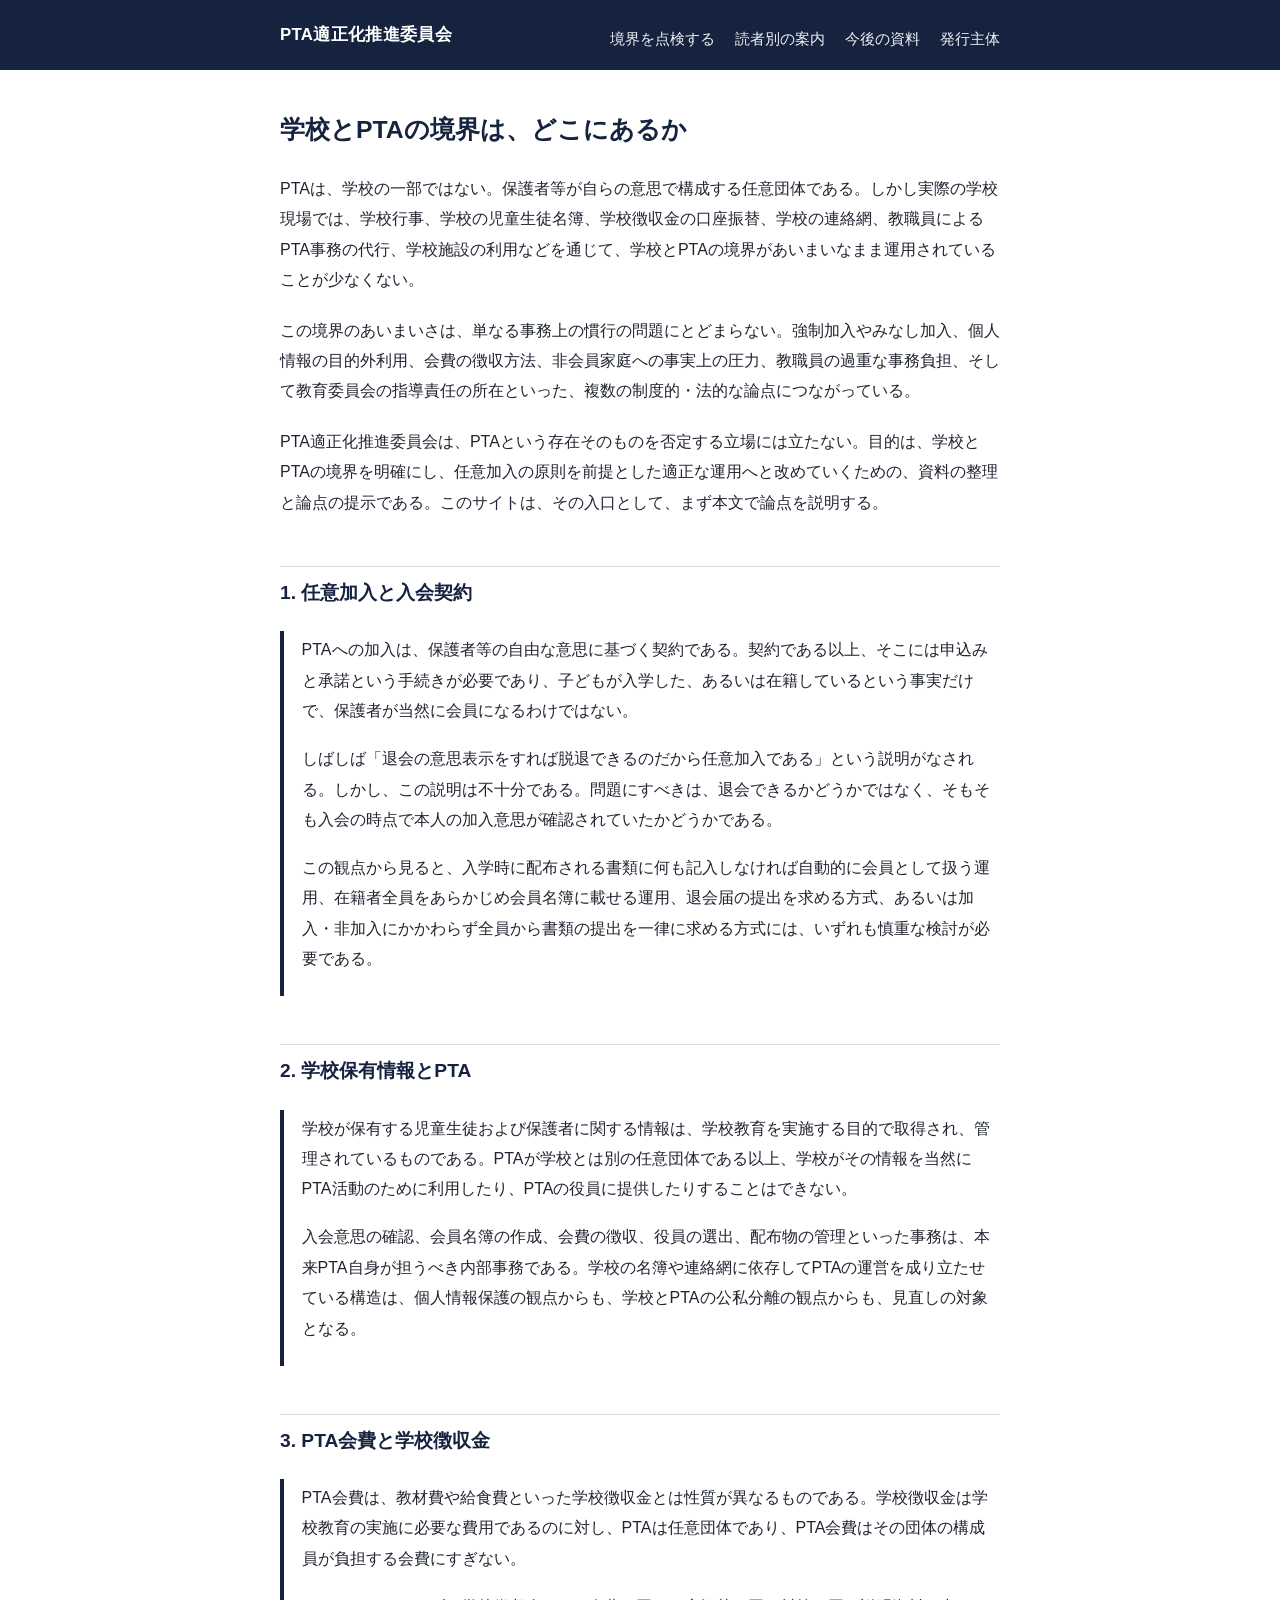
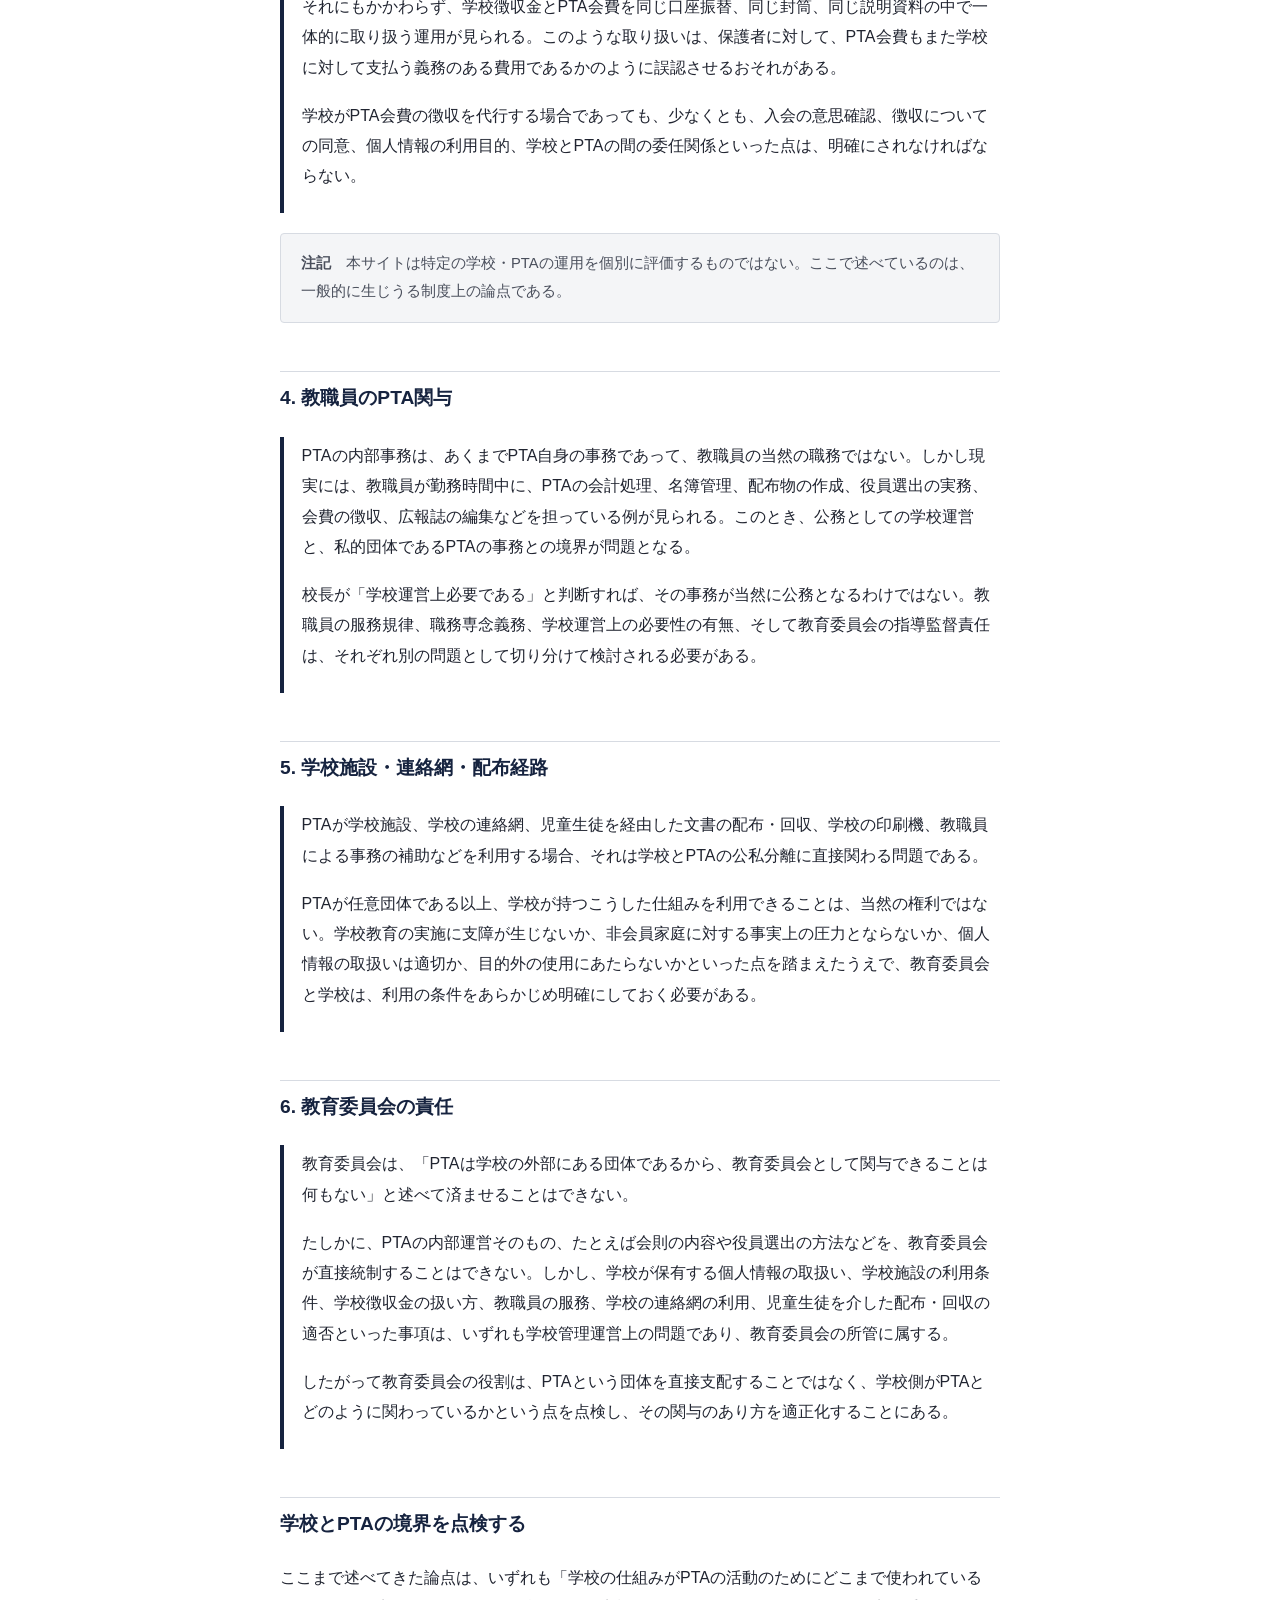
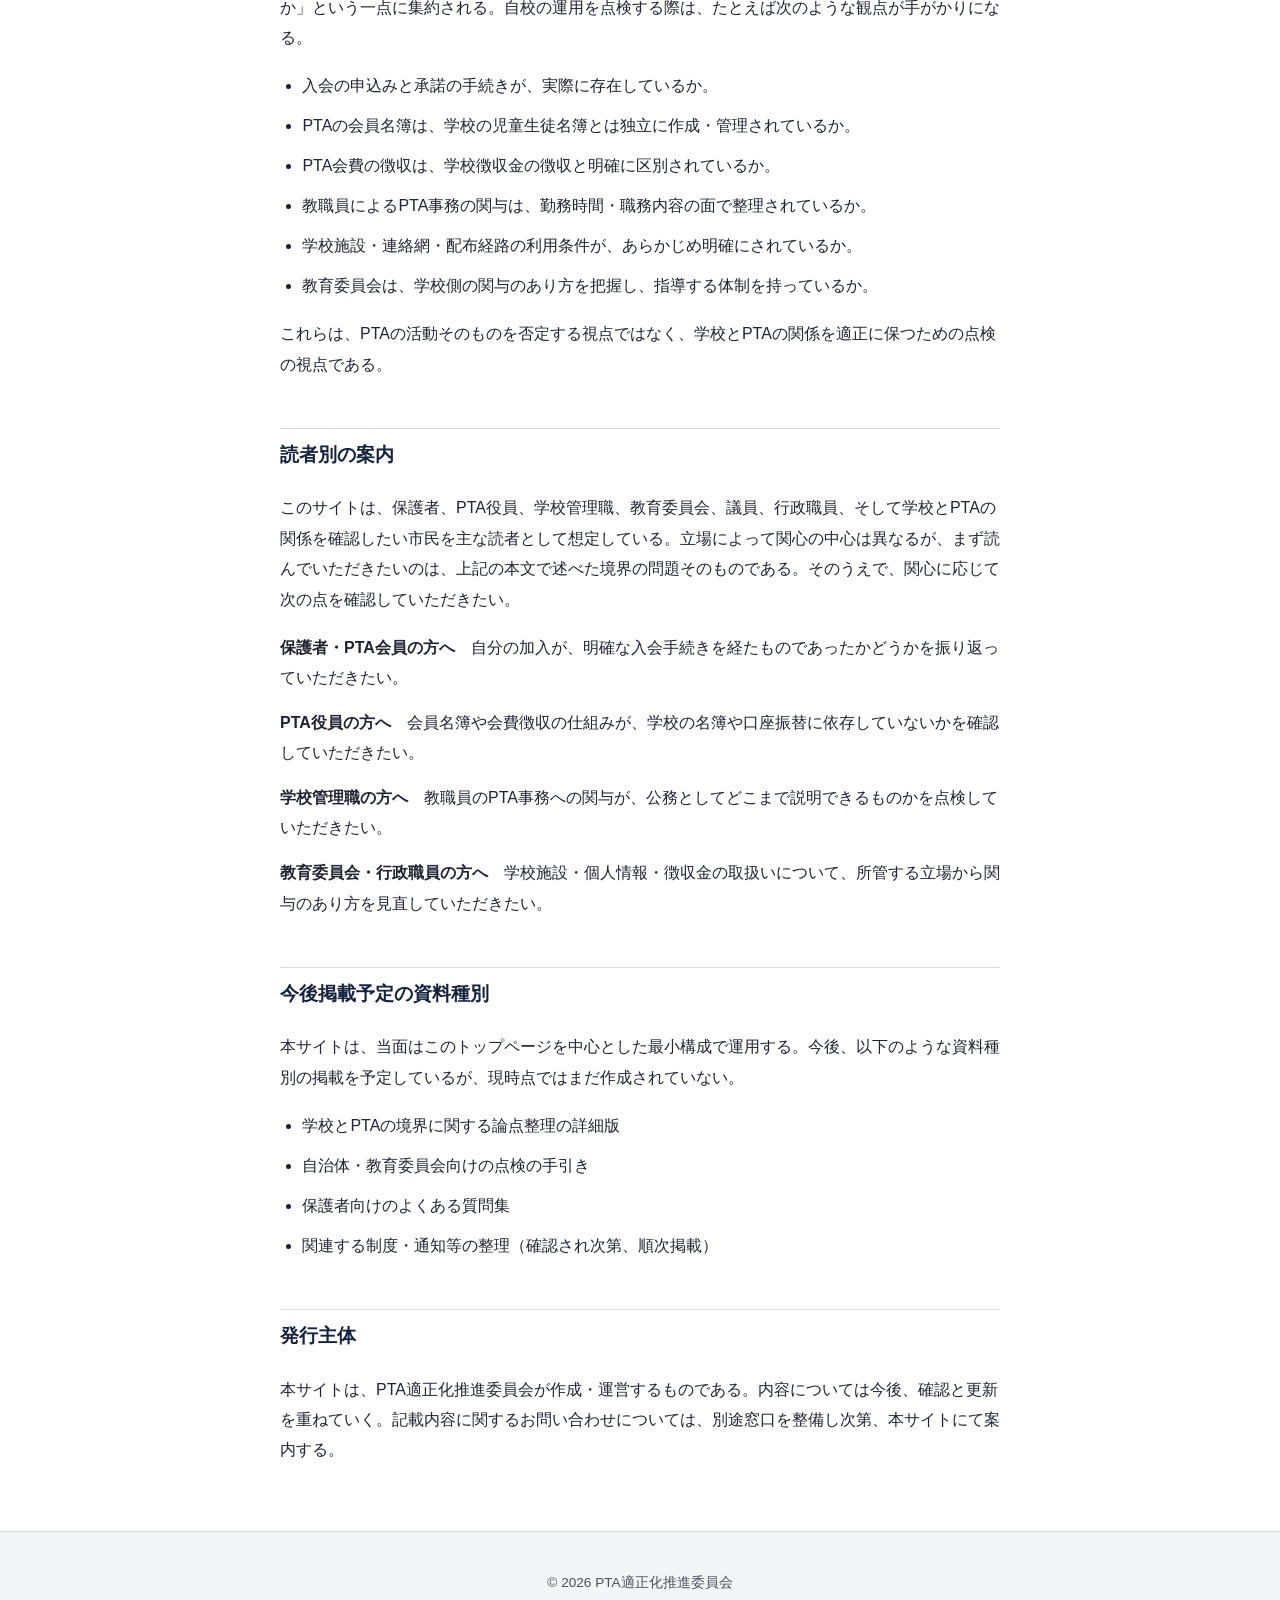
==== index.html @ a1409189 "Add files via upload" ====
<!DOCTYPE html>
<html lang="ja">
<head>
<meta charset="UTF-8">
<meta name="viewport" content="width=device-width, initial-scale=1.0">
<title>PTA適正化推進委員会 ― 学校とPTAの境界を考える</title>
<meta name="description" content="PTA適正化推進委員会は、任意加入の原則を前提に、学校とPTAの境界を明確にし、適正な運用を検討するための資料サイトです。">
<link rel="stylesheet" href="assets/css/style.css">
</head>
<body>

<header class="site-header">
  <div class="header-inner">
    <p class="site-name">PTA適正化推進委員会</p>
    <button class="nav-toggle" id="navToggle" aria-expanded="false" aria-controls="siteNav">メニュー</button>
    <nav class="site-nav" id="siteNav">
      <ul>
        <li><a href="#boundary">境界を点検する</a></li>
        <li><a href="#guide">読者別の案内</a></li>
        <li><a href="#materials">今後の資料</a></li>
        <li><a href="#publisher">発行主体</a></li>
      </ul>
    </nav>
  </div>
</header>

<main class="content">

  <section class="lead">
    <h1>学校とPTAの境界は、どこにあるか</h1>

    <p>PTAは、学校の一部ではない。保護者等が自らの意思で構成する任意団体である。しかし実際の学校現場では、学校行事、学校の児童生徒名簿、学校徴収金の口座振替、学校の連絡網、教職員によるPTA事務の代行、学校施設の利用などを通じて、学校とPTAの境界があいまいなまま運用されていることが少なくない。</p>

    <p>この境界のあいまいさは、単なる事務上の慣行の問題にとどまらない。強制加入やみなし加入、個人情報の目的外利用、会費の徴収方法、非会員家庭への事実上の圧力、教職員の過重な事務負担、そして教育委員会の指導責任の所在といった、複数の制度的・法的な論点につながっている。</p>

    <p>PTA適正化推進委員会は、PTAという存在そのものを否定する立場には立たない。目的は、学校とPTAの境界を明確にし、任意加入の原則を前提とした適正な運用へと改めていくための、資料の整理と論点の提示である。このサイトは、その入口として、まず本文で論点を説明する。</p>
  </section>

  <section class="section" id="voluntary">
    <h2>1. 任意加入と入会契約</h2>

    <div class="point-block">
      <p>PTAへの加入は、保護者等の自由な意思に基づく契約である。契約である以上、そこには申込みと承諾という手続きが必要であり、子どもが入学した、あるいは在籍しているという事実だけで、保護者が当然に会員になるわけではない。</p>

      <p>しばしば「退会の意思表示をすれば脱退できるのだから任意加入である」という説明がなされる。しかし、この説明は不十分である。問題にすべきは、退会できるかどうかではなく、そもそも入会の時点で本人の加入意思が確認されていたかどうかである。</p>

      <p>この観点から見ると、入学時に配布される書類に何も記入しなければ自動的に会員として扱う運用、在籍者全員をあらかじめ会員名簿に載せる運用、退会届の提出を求める方式、あるいは加入・非加入にかかわらず全員から書類の提出を一律に求める方式には、いずれも慎重な検討が必要である。</p>
    </div>
  </section>

  <section class="section" id="personal-data">
    <h2>2. 学校保有情報とPTA</h2>

    <div class="point-block">
      <p>学校が保有する児童生徒および保護者に関する情報は、学校教育を実施する目的で取得され、管理されているものである。PTAが学校とは別の任意団体である以上、学校がその情報を当然にPTA活動のために利用したり、PTAの役員に提供したりすることはできない。</p>

      <p>入会意思の確認、会員名簿の作成、会費の徴収、役員の選出、配布物の管理といった事務は、本来PTA自身が担うべき内部事務である。学校の名簿や連絡網に依存してPTAの運営を成り立たせている構造は、個人情報保護の観点からも、学校とPTAの公私分離の観点からも、見直しの対象となる。</p>
    </div>
  </section>

  <section class="section" id="fees">
    <h2>3. PTA会費と学校徴収金</h2>

    <div class="point-block">
      <p>PTA会費は、教材費や給食費といった学校徴収金とは性質が異なるものである。学校徴収金は学校教育の実施に必要な費用であるのに対し、PTAは任意団体であり、PTA会費はその団体の構成員が負担する会費にすぎない。</p>

      <p>それにもかかわらず、学校徴収金とPTA会費を同じ口座振替、同じ封筒、同じ説明資料の中で一体的に取り扱う運用が見られる。このような取り扱いは、保護者に対して、PTA会費もまた学校に対して支払う義務のある費用であるかのように誤認させるおそれがある。</p>

      <p>学校がPTA会費の徴収を代行する場合であっても、少なくとも、入会の意思確認、徴収についての同意、個人情報の利用目的、学校とPTAの間の委任関係といった点は、明確にされなければならない。</p>
    </div>

    <div class="note-block">
      <p><strong>注記</strong>　本サイトは特定の学校・PTAの運用を個別に評価するものではない。ここで述べているのは、一般的に生じうる制度上の論点である。</p>
    </div>
  </section>

  <section class="section" id="staff">
    <h2>4. 教職員のPTA関与</h2>

    <div class="point-block">
      <p>PTAの内部事務は、あくまでPTA自身の事務であって、教職員の当然の職務ではない。しかし現実には、教職員が勤務時間中に、PTAの会計処理、名簿管理、配布物の作成、役員選出の実務、会費の徴収、広報誌の編集などを担っている例が見られる。このとき、公務としての学校運営と、私的団体であるPTAの事務との境界が問題となる。</p>

      <p>校長が「学校運営上必要である」と判断すれば、その事務が当然に公務となるわけではない。教職員の服務規律、職務専念義務、学校運営上の必要性の有無、そして教育委員会の指導監督責任は、それぞれ別の問題として切り分けて検討される必要がある。</p>
    </div>
  </section>

  <section class="section" id="facilities">
    <h2>5. 学校施設・連絡網・配布経路</h2>

    <div class="point-block">
      <p>PTAが学校施設、学校の連絡網、児童生徒を経由した文書の配布・回収、学校の印刷機、教職員による事務の補助などを利用する場合、それは学校とPTAの公私分離に直接関わる問題である。</p>

      <p>PTAが任意団体である以上、学校が持つこうした仕組みを利用できることは、当然の権利ではない。学校教育の実施に支障が生じないか、非会員家庭に対する事実上の圧力とならないか、個人情報の取扱いは適切か、目的外の使用にあたらないかといった点を踏まえたうえで、教育委員会と学校は、利用の条件をあらかじめ明確にしておく必要がある。</p>
    </div>
  </section>

  <section class="section" id="board">
    <h2>6. 教育委員会の責任</h2>

    <div class="point-block">
      <p>教育委員会は、「PTAは学校の外部にある団体であるから、教育委員会として関与できることは何もない」と述べて済ませることはできない。</p>

      <p>たしかに、PTAの内部運営そのもの、たとえば会則の内容や役員選出の方法などを、教育委員会が直接統制することはできない。しかし、学校が保有する個人情報の取扱い、学校施設の利用条件、学校徴収金の扱い方、教職員の服務、学校の連絡網の利用、児童生徒を介した配布・回収の適否といった事項は、いずれも学校管理運営上の問題であり、教育委員会の所管に属する。</p>

      <p>したがって教育委員会の役割は、PTAという団体を直接支配することではなく、学校側がPTAとどのように関わっているかという点を点検し、その関与のあり方を適正化することにある。</p>
    </div>
  </section>

  <section class="section boundary-section" id="boundary">
    <h2>学校とPTAの境界を点検する</h2>

    <p>ここまで述べてきた論点は、いずれも「学校の仕組みがPTAの活動のためにどこまで使われているか」という一点に集約される。自校の運用を点検する際は、たとえば次のような観点が手がかりになる。</p>

    <ul class="check-list">
      <li>入会の申込みと承諾の手続きが、実際に存在しているか。</li>
      <li>PTAの会員名簿は、学校の児童生徒名簿とは独立に作成・管理されているか。</li>
      <li>PTA会費の徴収は、学校徴収金の徴収と明確に区別されているか。</li>
      <li>教職員によるPTA事務の関与は、勤務時間・職務内容の面で整理されているか。</li>
      <li>学校施設・連絡網・配布経路の利用条件が、あらかじめ明確にされているか。</li>
      <li>教育委員会は、学校側の関与のあり方を把握し、指導する体制を持っているか。</li>
    </ul>

    <p>これらは、PTAの活動そのものを否定する視点ではなく、学校とPTAの関係を適正に保つための点検の視点である。</p>
  </section>

  <section class="section guide-section" id="guide">
    <h2>読者別の案内</h2>

    <p>このサイトは、保護者、PTA役員、学校管理職、教育委員会、議員、行政職員、そして学校とPTAの関係を確認したい市民を主な読者として想定している。立場によって関心の中心は異なるが、まず読んでいただきたいのは、上記の本文で述べた境界の問題そのものである。そのうえで、関心に応じて次の点を確認していただきたい。</p>

    <div class="guide-list">
      <p><strong>保護者・PTA会員の方へ</strong>　自分の加入が、明確な入会手続きを経たものであったかどうかを振り返っていただきたい。</p>
      <p><strong>PTA役員の方へ</strong>　会員名簿や会費徴収の仕組みが、学校の名簿や口座振替に依存していないかを確認していただきたい。</p>
      <p><strong>学校管理職の方へ</strong>　教職員のPTA事務への関与が、公務としてどこまで説明できるものかを点検していただきたい。</p>
      <p><strong>教育委員会・行政職員の方へ</strong>　学校施設・個人情報・徴収金の取扱いについて、所管する立場から関与のあり方を見直していただきたい。</p>
    </div>
  </section>

  <section class="section materials-section" id="materials">
    <h2>今後掲載予定の資料種別</h2>

    <p>本サイトは、当面はこのトップページを中心とした最小構成で運用する。今後、以下のような資料種別の掲載を予定しているが、現時点ではまだ作成されていない。</p>

    <ul class="check-list">
      <li>学校とPTAの境界に関する論点整理の詳細版</li>
      <li>自治体・教育委員会向けの点検の手引き</li>
      <li>保護者向けのよくある質問集</li>
      <li>関連する制度・通知等の整理（確認され次第、順次掲載）</li>
    </ul>
  </section>

  <section class="section publisher-section" id="publisher">
    <h2>発行主体</h2>
    <p>本サイトは、PTA適正化推進委員会が作成・運営するものである。内容については今後、確認と更新を重ねていく。記載内容に関するお問い合わせについては、別途窓口を整備し次第、本サイトにて案内する。</p>
  </section>

</main>

<footer class="site-footer">
  <p>&copy; <span id="year"></span> PTA適正化推進委員会</p>
</footer>

<script src="assets/js/main.js"></script>
</body>
</html>
---- assets/css/style.css ----
/* PTA適正化推進委員会 ホームページ
   本文中心の資料サイトとしての最小スタイル */

:root {
  --color-navy: #16233f;
  --color-navy-light: #2c3d63;
  --color-bg: #ffffff;
  --color-bg-soft: #f4f5f7;
  --color-border: #d7dbe2;
  --color-text: #202430;
  --color-text-soft: #4a4f5c;
  --max-width: 760px;
}

* {
  box-sizing: border-box;
}

html {
  -webkit-text-size-adjust: 100%;
}

body {
  margin: 0;
  padding: 0;
  background: var(--color-bg);
  color: var(--color-text);
  font-family: "Hiragino Sans", "Yu Gothic", "Noto Sans JP", "Meiryo", sans-serif;
  line-height: 1.9;
  font-size: 16px;
}

a {
  color: var(--color-navy);
}

a:hover {
  color: var(--color-navy-light);
}

img {
  max-width: 100%;
}

/* ヘッダー */

.site-header {
  background: var(--color-navy);
  color: #fff;
}

.header-inner {
  max-width: var(--max-width);
  margin: 0 auto;
  padding: 1rem 1.25rem;
  display: flex;
  align-items: center;
  justify-content: space-between;
  flex-wrap: wrap;
}

.site-name {
  margin: 0;
  font-size: 1.05rem;
  font-weight: 700;
  letter-spacing: 0.02em;
}

.nav-toggle {
  display: none;
  background: transparent;
  border: 1px solid rgba(255, 255, 255, 0.5);
  color: #fff;
  padding: 0.35rem 0.75rem;
  font-size: 0.9rem;
  border-radius: 4px;
  cursor: pointer;
}

.site-nav ul {
  list-style: none;
  display: flex;
  gap: 1.25rem;
  margin: 0.5rem 0 0;
  padding: 0;
  flex-wrap: wrap;
}

.site-nav a {
  color: #eef0f5;
  text-decoration: none;
  font-size: 0.92rem;
  border-bottom: 1px solid transparent;
}

.site-nav a:hover {
  border-bottom-color: #eef0f5;
}

/* 本文レイアウト */

.content {
  max-width: var(--max-width);
  margin: 0 auto;
  padding: 2.5rem 1.25rem 3rem;
}

.lead h1 {
  font-size: 1.55rem;
  line-height: 1.6;
  margin: 0 0 1.5rem;
  color: var(--color-navy);
}

.lead p {
  margin: 0 0 1.25rem;
}

.section {
  margin-top: 3rem;
  padding-top: 0.5rem;
  border-top: 1px solid var(--color-border);
}

.section h2 {
  font-size: 1.2rem;
  color: var(--color-navy);
  margin: 0 0 1.25rem;
}

.section p {
  margin: 0 0 1.1rem;
}

/* 左線つきの論点枠 */

.point-block {
  border-left: 4px solid var(--color-navy);
  padding: 0.25rem 0 0.25rem 1.1rem;
}

/* 注記枠 */

.note-block {
  background: var(--color-bg-soft);
  border: 1px solid var(--color-border);
  border-radius: 4px;
  padding: 1rem 1.25rem;
  margin-top: 1.25rem;
  font-size: 0.92rem;
  color: var(--color-text-soft);
}

.note-block p {
  margin: 0;
}

/* 点検リスト */

.check-list {
  margin: 0 0 1.1rem;
  padding-left: 1.4rem;
}

.check-list li {
  margin-bottom: 0.6rem;
}

/* 読者別の案内 */

.guide-list p {
  margin: 0 0 0.9rem;
}

/* フッター */

.site-footer {
  background: var(--color-bg-soft);
  border-top: 1px solid var(--color-border);
  padding: 1.5rem 1.25rem;
  text-align: center;
  color: var(--color-text-soft);
  font-size: 0.85rem;
}

/* スマホ対応 */

@media (max-width: 640px) {
  .content {
    padding: 2rem 1rem 2.5rem;
  }

  .nav-toggle {
    display: inline-block;
  }

  .site-nav {
    display: none;
    width: 100%;
  }

  .site-nav.is-open {
    display: block;
  }

  .site-nav ul {
    flex-direction: column;
    gap: 0.6rem;
  }

  .lead h1 {
    font-size: 1.35rem;
  }

  .section h2 {
    font-size: 1.1rem;
  }

  body {
    font-size: 15.5px;
  }
}
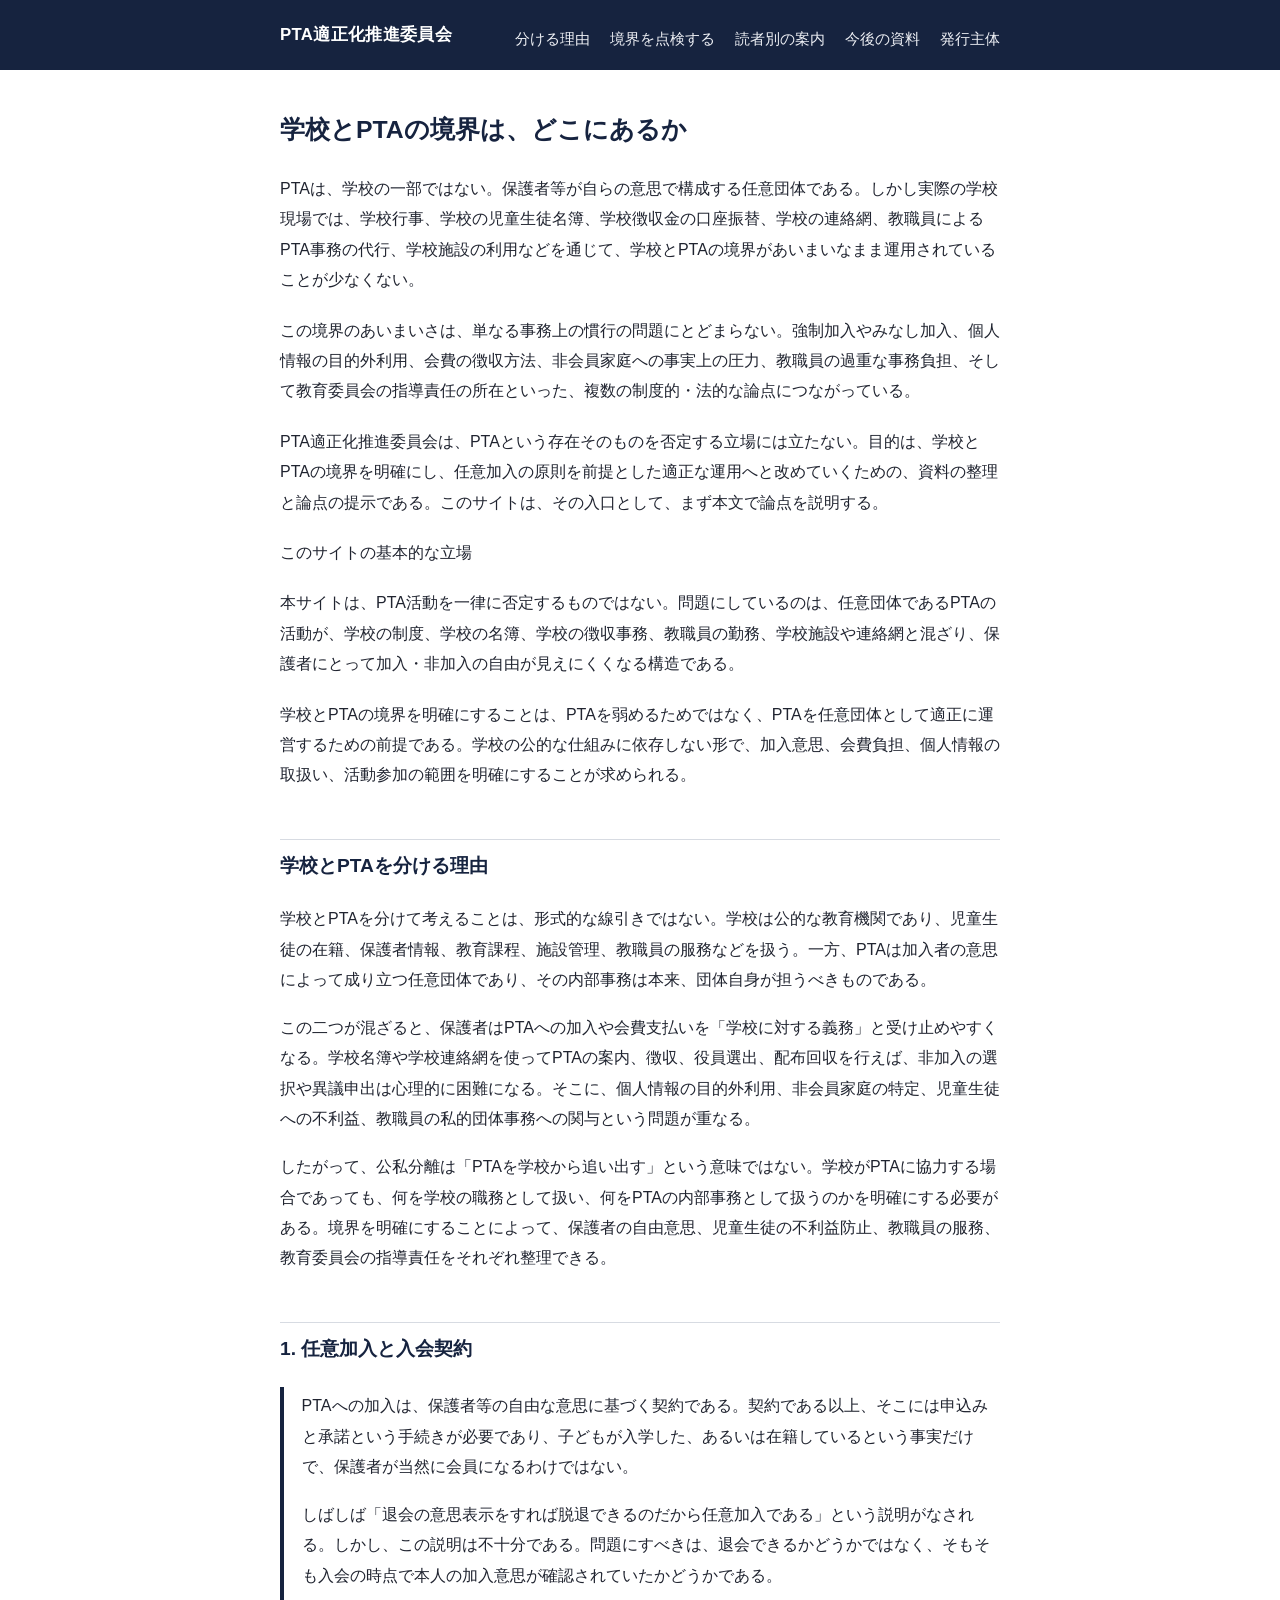
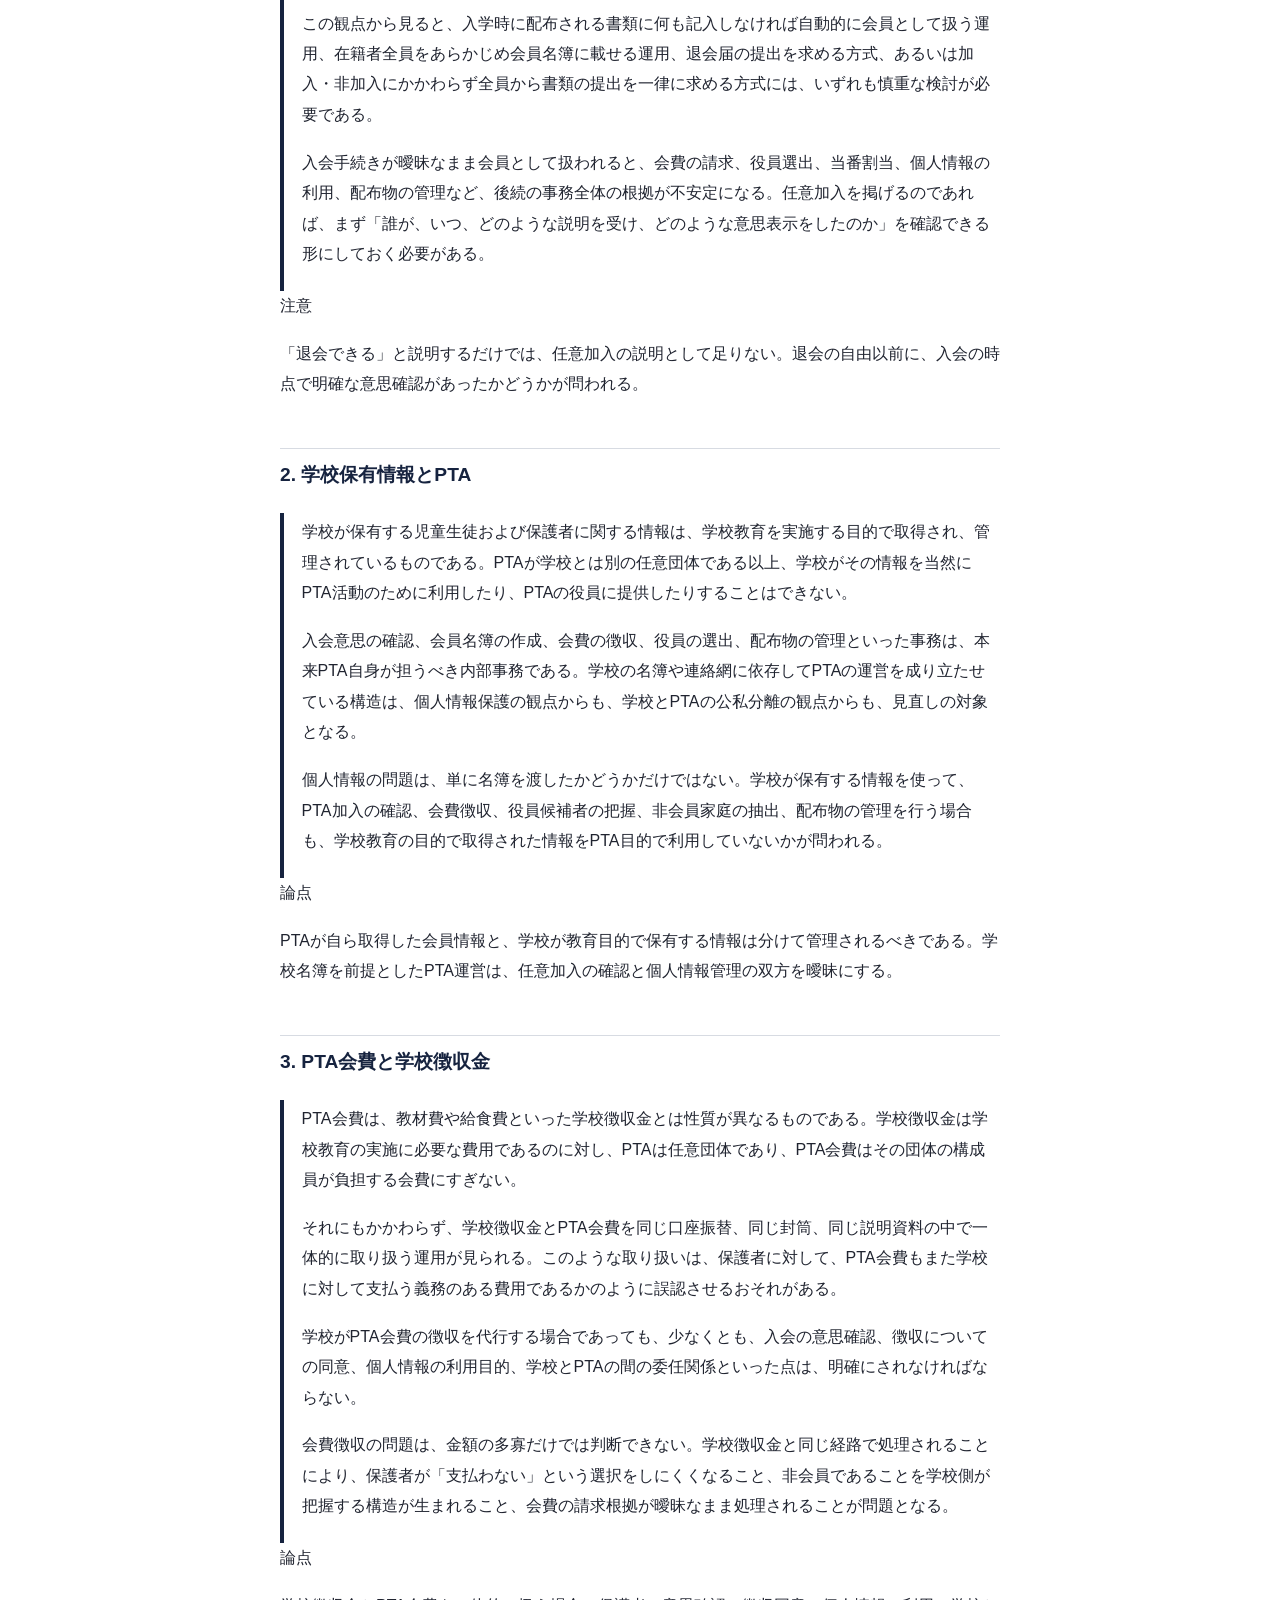
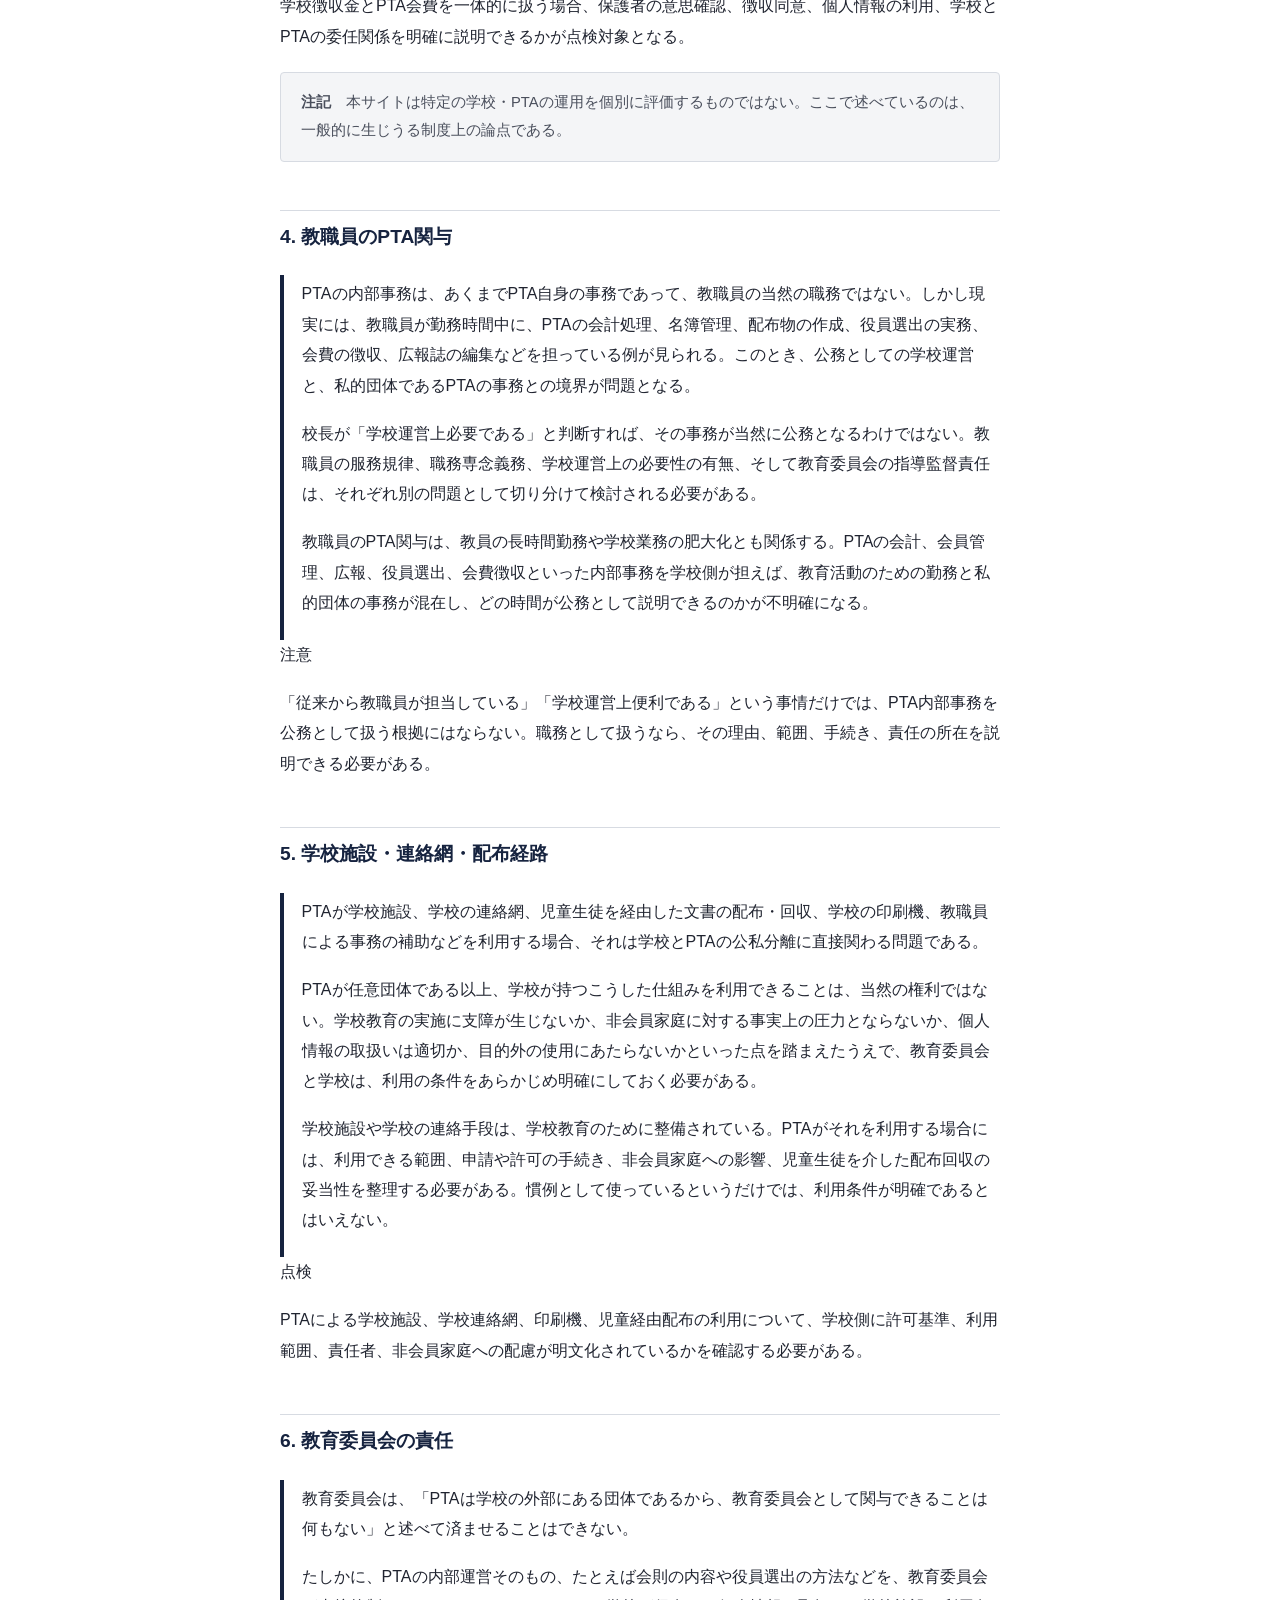
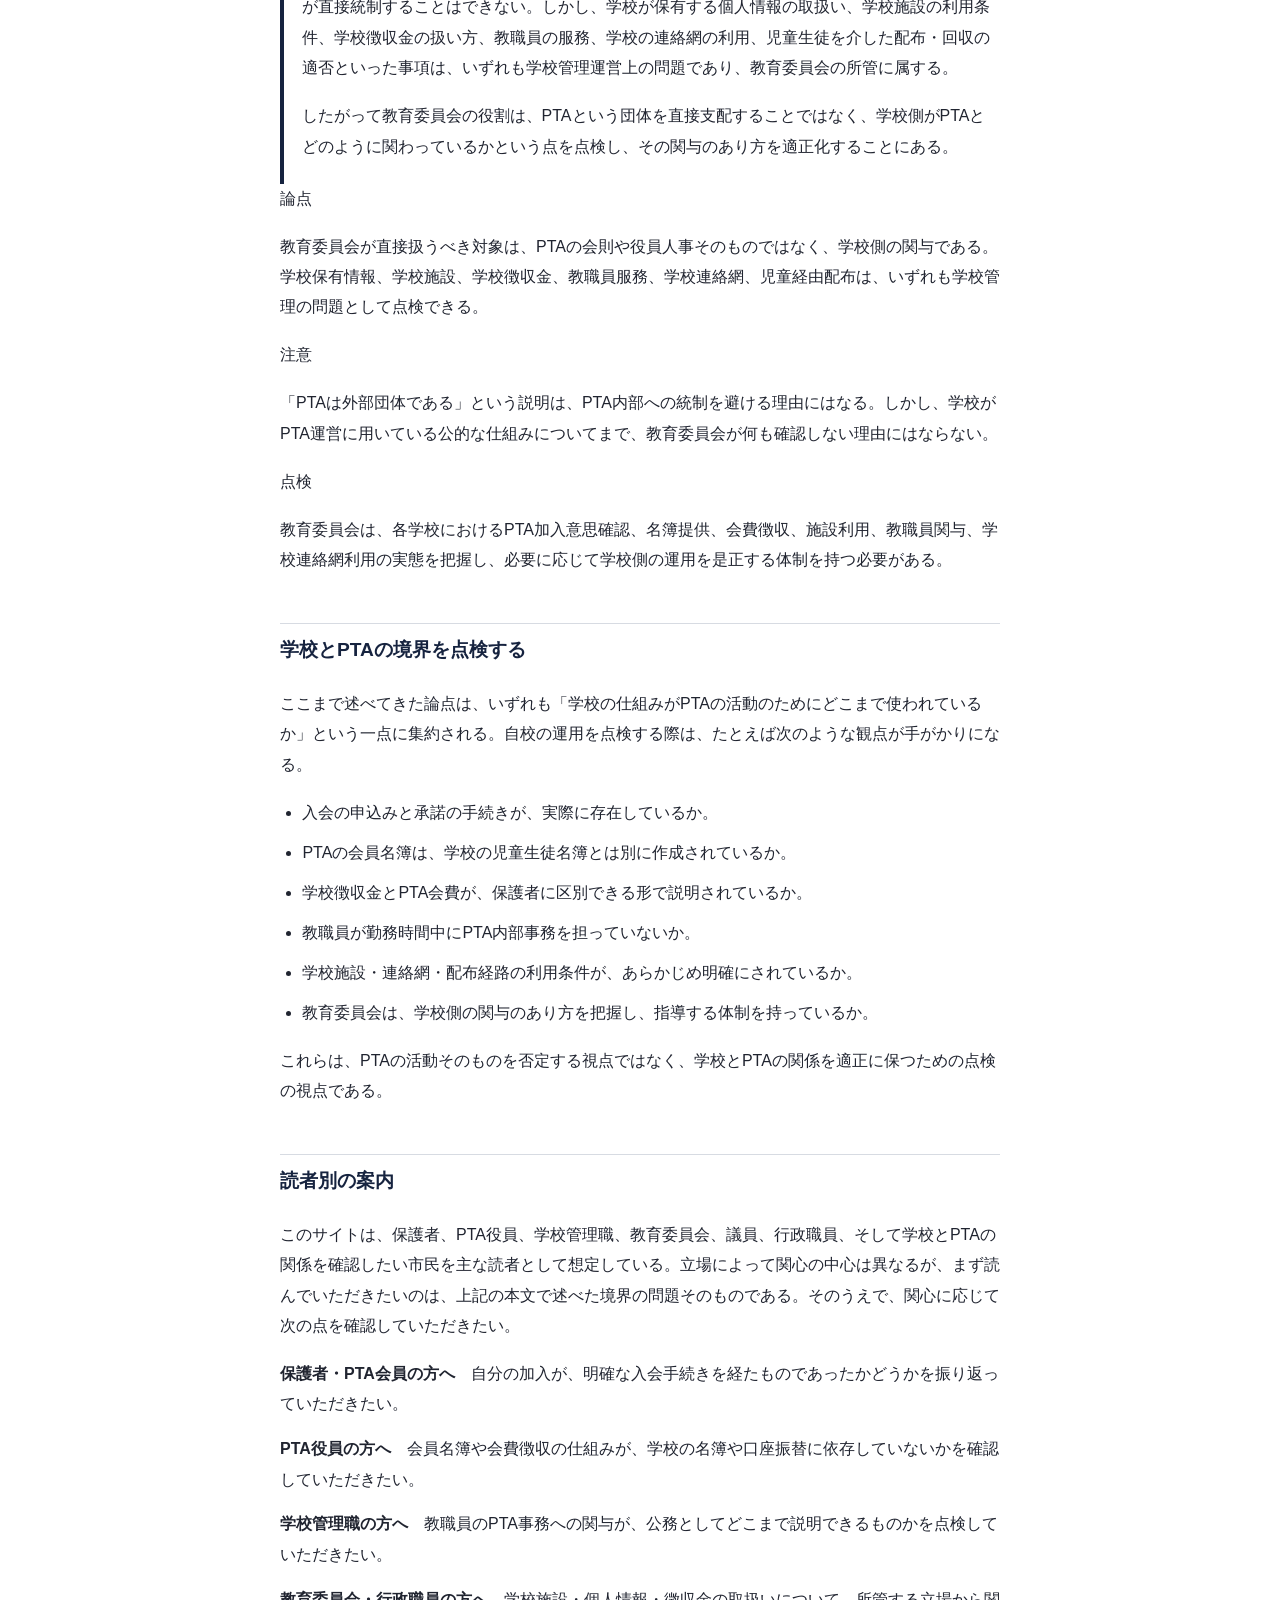
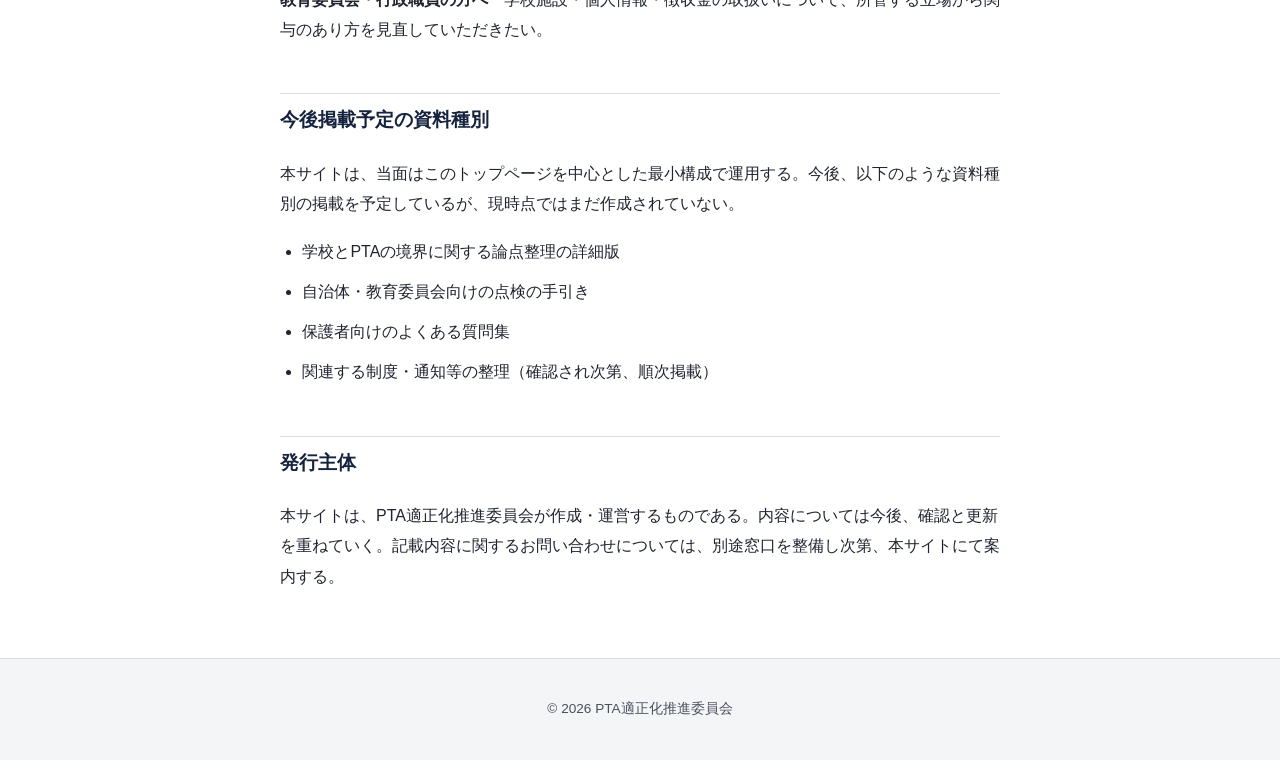
==== commit 2e99f2b6: "Strengthen top page as basic whitepaper" ====
--- a/index.html
+++ b/index.html
@@ -15,6 +15,7 @@
     <button class="nav-toggle" id="navToggle" aria-expanded="false" aria-controls="siteNav">メニュー</button>
     <nav class="site-nav" id="siteNav">
       <ul>
+        <li><a href="#why-separate">分ける理由</a></li>
         <li><a href="#boundary">境界を点検する</a></li>
         <li><a href="#guide">読者別の案内</a></li>
         <li><a href="#materials">今後の資料</a></li>
@@ -34,6 +35,22 @@
     <p>この境界のあいまいさは、単なる事務上の慣行の問題にとどまらない。強制加入やみなし加入、個人情報の目的外利用、会費の徴収方法、非会員家庭への事実上の圧力、教職員の過重な事務負担、そして教育委員会の指導責任の所在といった、複数の制度的・法的な論点につながっている。</p>
 
     <p>PTA適正化推進委員会は、PTAという存在そのものを否定する立場には立たない。目的は、学校とPTAの境界を明確にし、任意加入の原則を前提とした適正な運用へと改めていくための、資料の整理と論点の提示である。このサイトは、その入口として、まず本文で論点を説明する。</p>
+
+    <div class="stance-block" id="stance">
+      <p class="label">このサイトの基本的な立場</p>
+      <p>本サイトは、PTA活動を一律に否定するものではない。問題にしているのは、任意団体であるPTAの活動が、学校の制度、学校の名簿、学校の徴収事務、教職員の勤務、学校施設や連絡網と混ざり、保護者にとって加入・非加入の自由が見えにくくなる構造である。</p>
+      <p>学校とPTAの境界を明確にすることは、PTAを弱めるためではなく、PTAを任意団体として適正に運営するための前提である。学校の公的な仕組みに依存しない形で、加入意思、会費負担、個人情報の取扱い、活動参加の範囲を明確にすることが求められる。</p>
+    </div>
+  </section>
+
+  <section class="section" id="why-separate">
+    <h2>学校とPTAを分ける理由</h2>
+
+    <p>学校とPTAを分けて考えることは、形式的な線引きではない。学校は公的な教育機関であり、児童生徒の在籍、保護者情報、教育課程、施設管理、教職員の服務などを扱う。一方、PTAは加入者の意思によって成り立つ任意団体であり、その内部事務は本来、団体自身が担うべきものである。</p>
+
+    <p>この二つが混ざると、保護者はPTAへの加入や会費支払いを「学校に対する義務」と受け止めやすくなる。学校名簿や学校連絡網を使ってPTAの案内、徴収、役員選出、配布回収を行えば、非加入の選択や異議申出は心理的に困難になる。そこに、個人情報の目的外利用、非会員家庭の特定、児童生徒への不利益、教職員の私的団体事務への関与という問題が重なる。</p>
+
+    <p>したがって、公私分離は「PTAを学校から追い出す」という意味ではない。学校がPTAに協力する場合であっても、何を学校の職務として扱い、何をPTAの内部事務として扱うのかを明確にする必要がある。境界を明確にすることによって、保護者の自由意思、児童生徒の不利益防止、教職員の服務、教育委員会の指導責任をそれぞれ整理できる。</p>
   </section>
 
   <section class="section" id="voluntary">
@@ -45,6 +62,13 @@
       <p>しばしば「退会の意思表示をすれば脱退できるのだから任意加入である」という説明がなされる。しかし、この説明は不十分である。問題にすべきは、退会できるかどうかではなく、そもそも入会の時点で本人の加入意思が確認されていたかどうかである。</p>
 
       <p>この観点から見ると、入学時に配布される書類に何も記入しなければ自動的に会員として扱う運用、在籍者全員をあらかじめ会員名簿に載せる運用、退会届の提出を求める方式、あるいは加入・非加入にかかわらず全員から書類の提出を一律に求める方式には、いずれも慎重な検討が必要である。</p>
+
+      <p>入会手続きが曖昧なまま会員として扱われると、会費の請求、役員選出、当番割当、個人情報の利用、配布物の管理など、後続の事務全体の根拠が不安定になる。任意加入を掲げるのであれば、まず「誰が、いつ、どのような説明を受け、どのような意思表示をしたのか」を確認できる形にしておく必要がある。</p>
+    </div>
+
+    <div class="frame-block frame-caution">
+      <p class="frame-title">注意</p>
+      <p>「退会できる」と説明するだけでは、任意加入の説明として足りない。退会の自由以前に、入会の時点で明確な意思確認があったかどうかが問われる。</p>
     </div>
   </section>
 
@@ -55,6 +79,13 @@
       <p>学校が保有する児童生徒および保護者に関する情報は、学校教育を実施する目的で取得され、管理されているものである。PTAが学校とは別の任意団体である以上、学校がその情報を当然にPTA活動のために利用したり、PTAの役員に提供したりすることはできない。</p>
 
       <p>入会意思の確認、会員名簿の作成、会費の徴収、役員の選出、配布物の管理といった事務は、本来PTA自身が担うべき内部事務である。学校の名簿や連絡網に依存してPTAの運営を成り立たせている構造は、個人情報保護の観点からも、学校とPTAの公私分離の観点からも、見直しの対象となる。</p>
+
+      <p>個人情報の問題は、単に名簿を渡したかどうかだけではない。学校が保有する情報を使って、PTA加入の確認、会費徴収、役員候補者の把握、非会員家庭の抽出、配布物の管理を行う場合も、学校教育の目的で取得された情報をPTA目的で利用していないかが問われる。</p>
+    </div>
+
+    <div class="frame-block frame-issue">
+      <p class="frame-title">論点</p>
+      <p>PTAが自ら取得した会員情報と、学校が教育目的で保有する情報は分けて管理されるべきである。学校名簿を前提としたPTA運営は、任意加入の確認と個人情報管理の双方を曖昧にする。</p>
     </div>
   </section>
 
@@ -67,6 +98,13 @@
       <p>それにもかかわらず、学校徴収金とPTA会費を同じ口座振替、同じ封筒、同じ説明資料の中で一体的に取り扱う運用が見られる。このような取り扱いは、保護者に対して、PTA会費もまた学校に対して支払う義務のある費用であるかのように誤認させるおそれがある。</p>
 
       <p>学校がPTA会費の徴収を代行する場合であっても、少なくとも、入会の意思確認、徴収についての同意、個人情報の利用目的、学校とPTAの間の委任関係といった点は、明確にされなければならない。</p>
+
+      <p>会費徴収の問題は、金額の多寡だけでは判断できない。学校徴収金と同じ経路で処理されることにより、保護者が「支払わない」という選択をしにくくなること、非会員であることを学校側が把握する構造が生まれること、会費の請求根拠が曖昧なまま処理されることが問題となる。</p>
+    </div>
+
+    <div class="frame-block frame-issue">
+      <p class="frame-title">論点</p>
+      <p>学校徴収金とPTA会費を一体的に扱う場合、保護者の意思確認、徴収同意、個人情報の利用、学校とPTAの委任関係を明確に説明できるかが点検対象となる。</p>
     </div>
 
     <div class="note-block">
@@ -81,6 +119,13 @@
       <p>PTAの内部事務は、あくまでPTA自身の事務であって、教職員の当然の職務ではない。しかし現実には、教職員が勤務時間中に、PTAの会計処理、名簿管理、配布物の作成、役員選出の実務、会費の徴収、広報誌の編集などを担っている例が見られる。このとき、公務としての学校運営と、私的団体であるPTAの事務との境界が問題となる。</p>
 
       <p>校長が「学校運営上必要である」と判断すれば、その事務が当然に公務となるわけではない。教職員の服務規律、職務専念義務、学校運営上の必要性の有無、そして教育委員会の指導監督責任は、それぞれ別の問題として切り分けて検討される必要がある。</p>
+
+      <p>教職員のPTA関与は、教員の長時間勤務や学校業務の肥大化とも関係する。PTAの会計、会員管理、広報、役員選出、会費徴収といった内部事務を学校側が担えば、教育活動のための勤務と私的団体の事務が混在し、どの時間が公務として説明できるのかが不明確になる。</p>
+    </div>
+
+    <div class="frame-block frame-caution">
+      <p class="frame-title">注意</p>
+      <p>「従来から教職員が担当している」「学校運営上便利である」という事情だけでは、PTA内部事務を公務として扱う根拠にはならない。職務として扱うなら、その理由、範囲、手続き、責任の所在を説明できる必要がある。</p>
     </div>
   </section>
 
@@ -91,6 +136,13 @@
       <p>PTAが学校施設、学校の連絡網、児童生徒を経由した文書の配布・回収、学校の印刷機、教職員による事務の補助などを利用する場合、それは学校とPTAの公私分離に直接関わる問題である。</p>
 
       <p>PTAが任意団体である以上、学校が持つこうした仕組みを利用できることは、当然の権利ではない。学校教育の実施に支障が生じないか、非会員家庭に対する事実上の圧力とならないか、個人情報の取扱いは適切か、目的外の使用にあたらないかといった点を踏まえたうえで、教育委員会と学校は、利用の条件をあらかじめ明確にしておく必要がある。</p>
+
+      <p>学校施設や学校の連絡手段は、学校教育のために整備されている。PTAがそれを利用する場合には、利用できる範囲、申請や許可の手続き、非会員家庭への影響、児童生徒を介した配布回収の妥当性を整理する必要がある。慣例として使っているというだけでは、利用条件が明確であるとはいえない。</p>
+    </div>
+
+    <div class="frame-block frame-check">
+      <p class="frame-title">点検</p>
+      <p>PTAによる学校施設、学校連絡網、印刷機、児童経由配布の利用について、学校側に許可基準、利用範囲、責任者、非会員家庭への配慮が明文化されているかを確認する必要がある。</p>
     </div>
   </section>
 
@@ -104,6 +156,21 @@
 
       <p>したがって教育委員会の役割は、PTAという団体を直接支配することではなく、学校側がPTAとどのように関わっているかという点を点検し、その関与のあり方を適正化することにある。</p>
     </div>
+
+    <div class="frame-block frame-issue">
+      <p class="frame-title">論点</p>
+      <p>教育委員会が直接扱うべき対象は、PTAの会則や役員人事そのものではなく、学校側の関与である。学校保有情報、学校施設、学校徴収金、教職員服務、学校連絡網、児童経由配布は、いずれも学校管理の問題として点検できる。</p>
+    </div>
+
+    <div class="frame-block frame-caution">
+      <p class="frame-title">注意</p>
+      <p>「PTAは外部団体である」という説明は、PTA内部への統制を避ける理由にはなる。しかし、学校がPTA運営に用いている公的な仕組みについてまで、教育委員会が何も確認しない理由にはならない。</p>
+    </div>
+
+    <div class="frame-block frame-check">
+      <p class="frame-title">点検</p>
+      <p>教育委員会は、各学校におけるPTA加入意思確認、名簿提供、会費徴収、施設利用、教職員関与、学校連絡網利用の実態を把握し、必要に応じて学校側の運用を是正する体制を持つ必要がある。</p>
+    </div>
   </section>
 
   <section class="section boundary-section" id="boundary">
@@ -113,9 +180,9 @@
 
     <ul class="check-list">
       <li>入会の申込みと承諾の手続きが、実際に存在しているか。</li>
-      <li>PTAの会員名簿は、学校の児童生徒名簿とは独立に作成・管理されているか。</li>
-      <li>PTA会費の徴収は、学校徴収金の徴収と明確に区別されているか。</li>
-      <li>教職員によるPTA事務の関与は、勤務時間・職務内容の面で整理されているか。</li>
+      <li>PTAの会員名簿は、学校の児童生徒名簿とは別に作成されているか。</li>
+      <li>学校徴収金とPTA会費が、保護者に区別できる形で説明されているか。</li>
+      <li>教職員が勤務時間中にPTA内部事務を担っていないか。</li>
       <li>学校施設・連絡網・配布経路の利用条件が、あらかじめ明確にされているか。</li>
       <li>教育委員会は、学校側の関与のあり方を把握し、指導する体制を持っているか。</li>
     </ul>
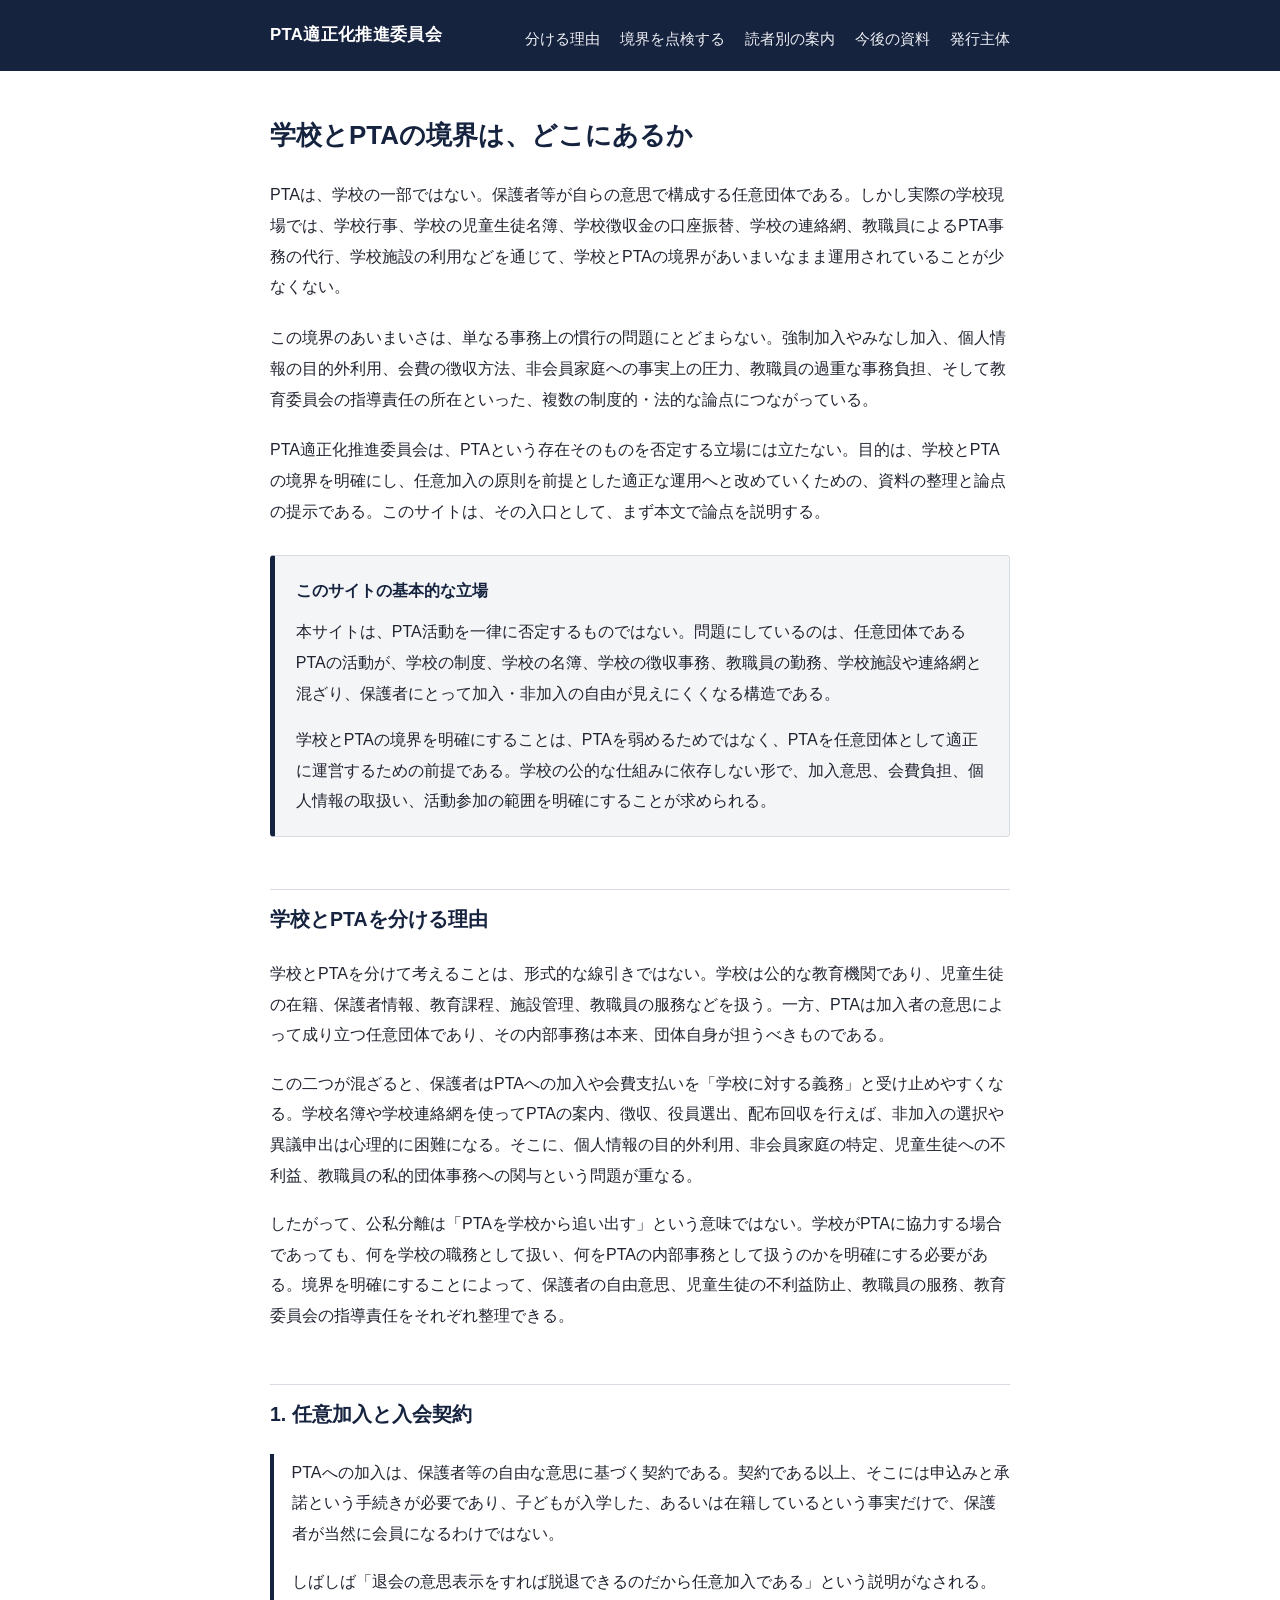
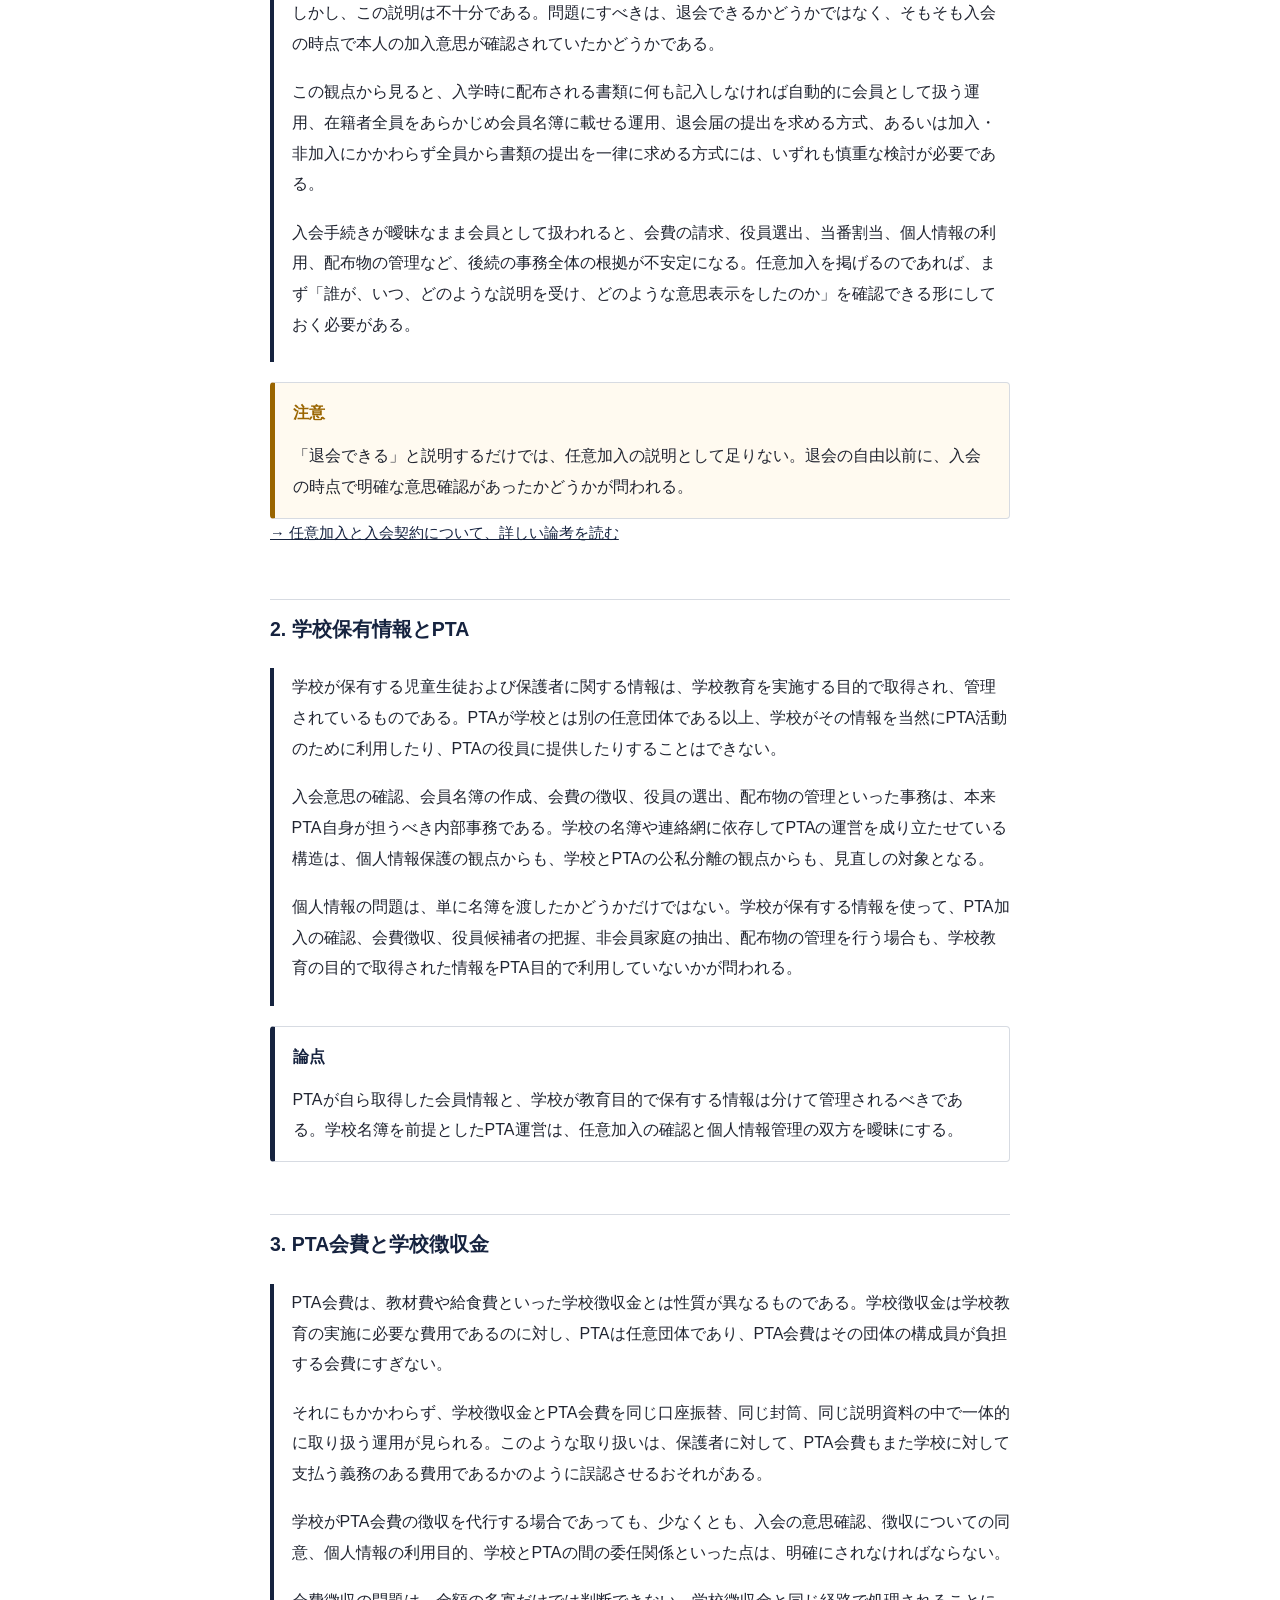
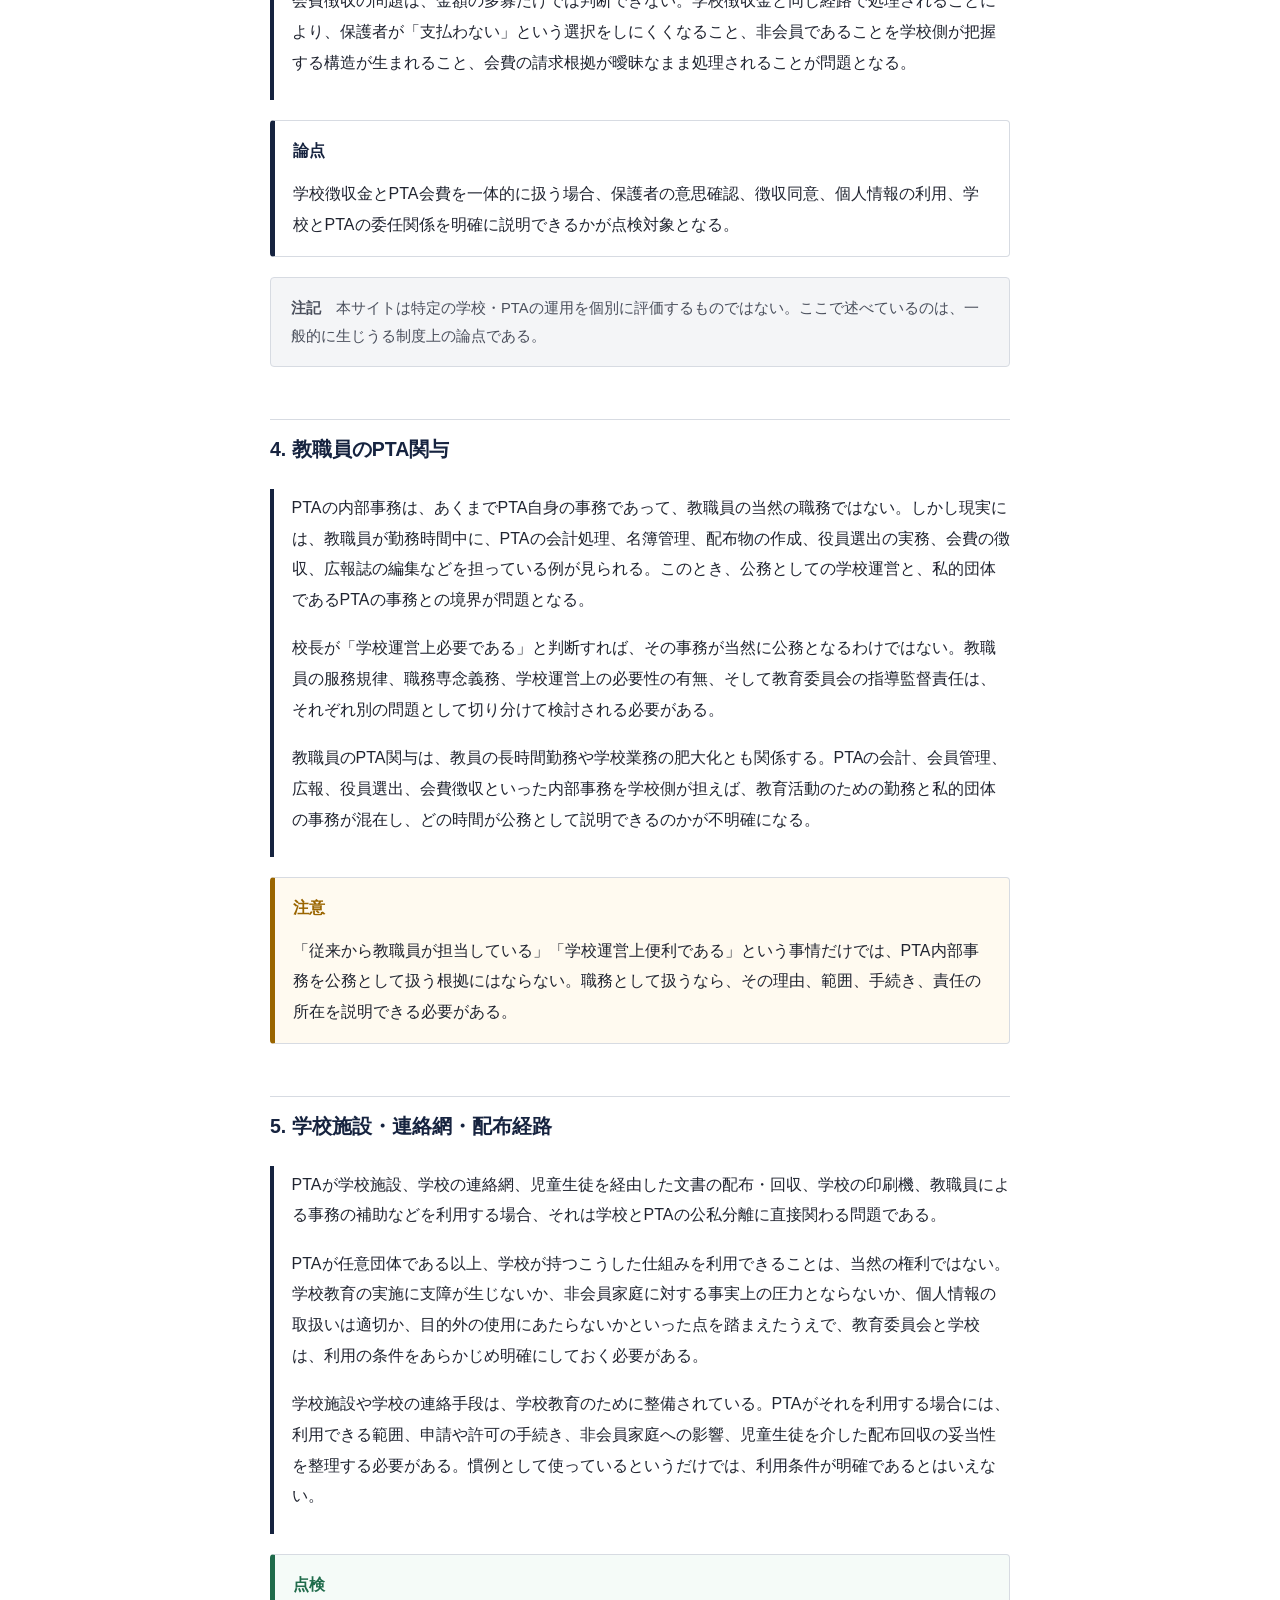
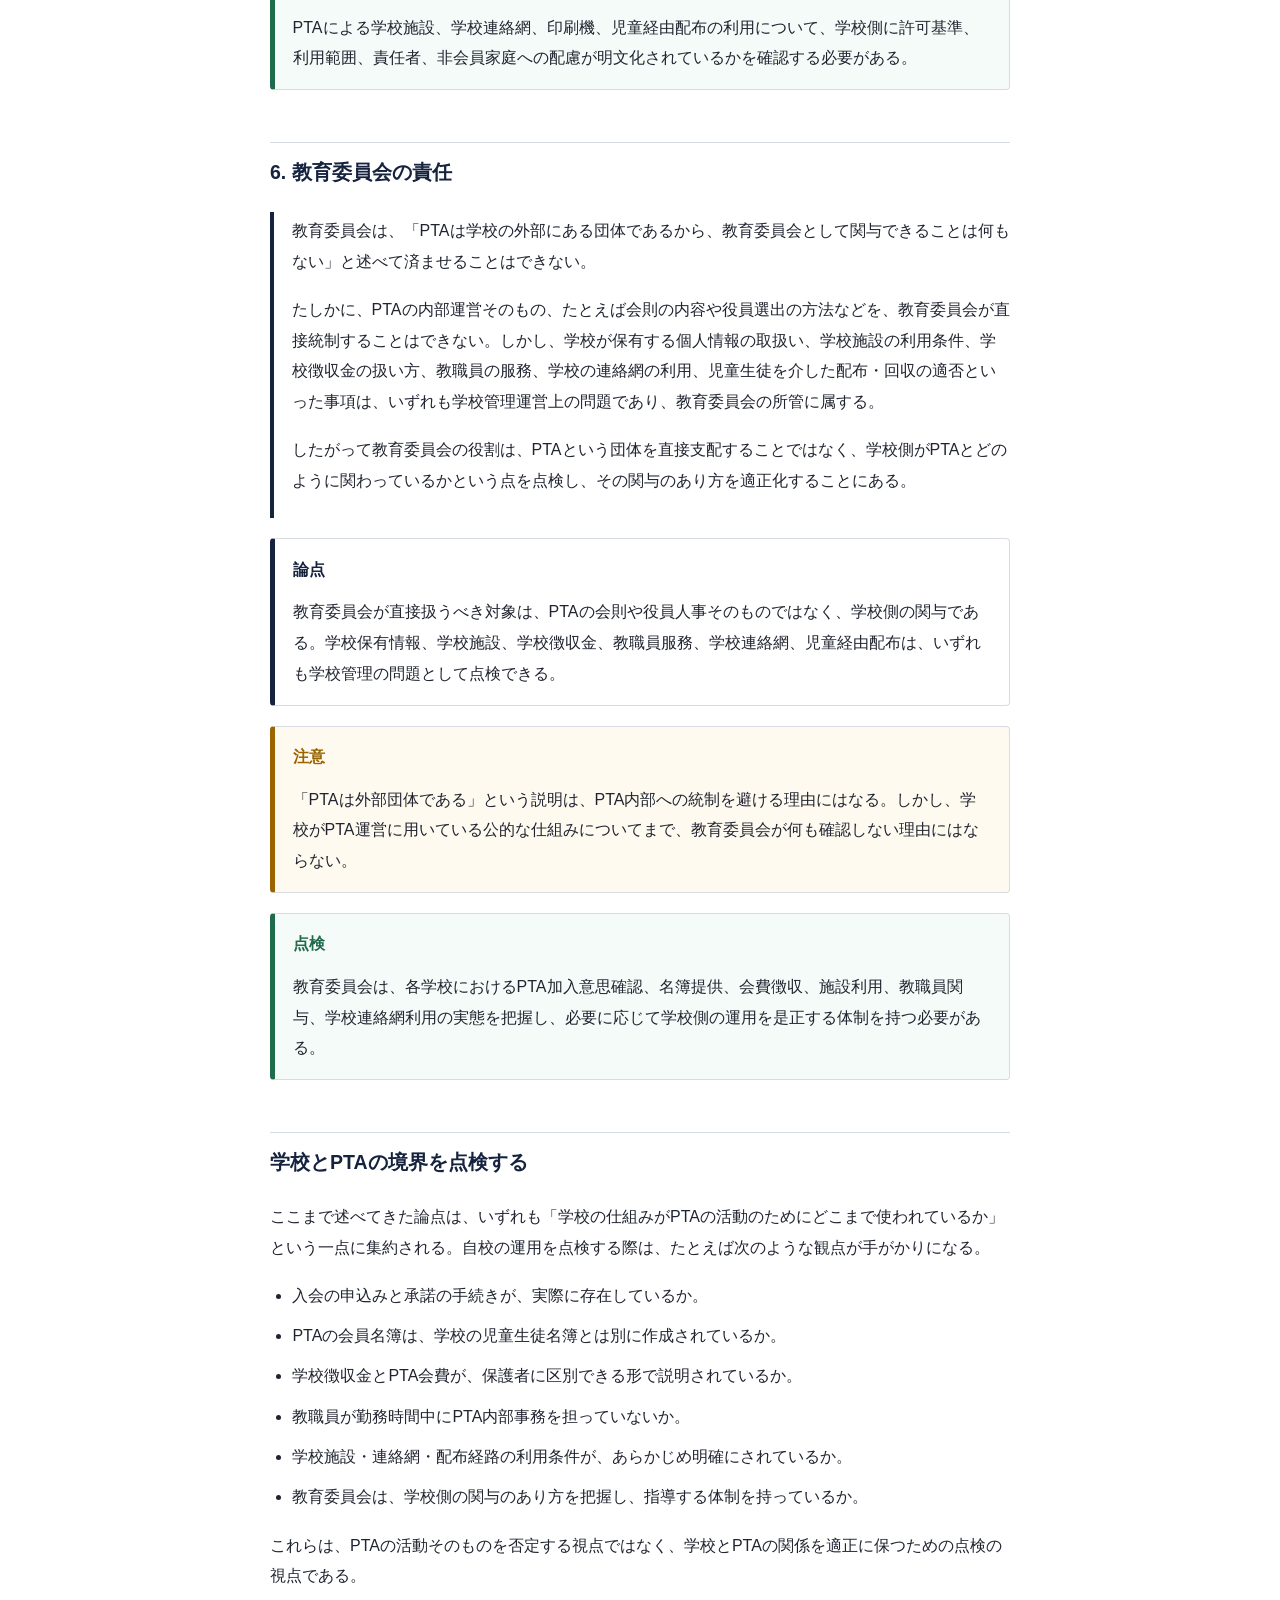
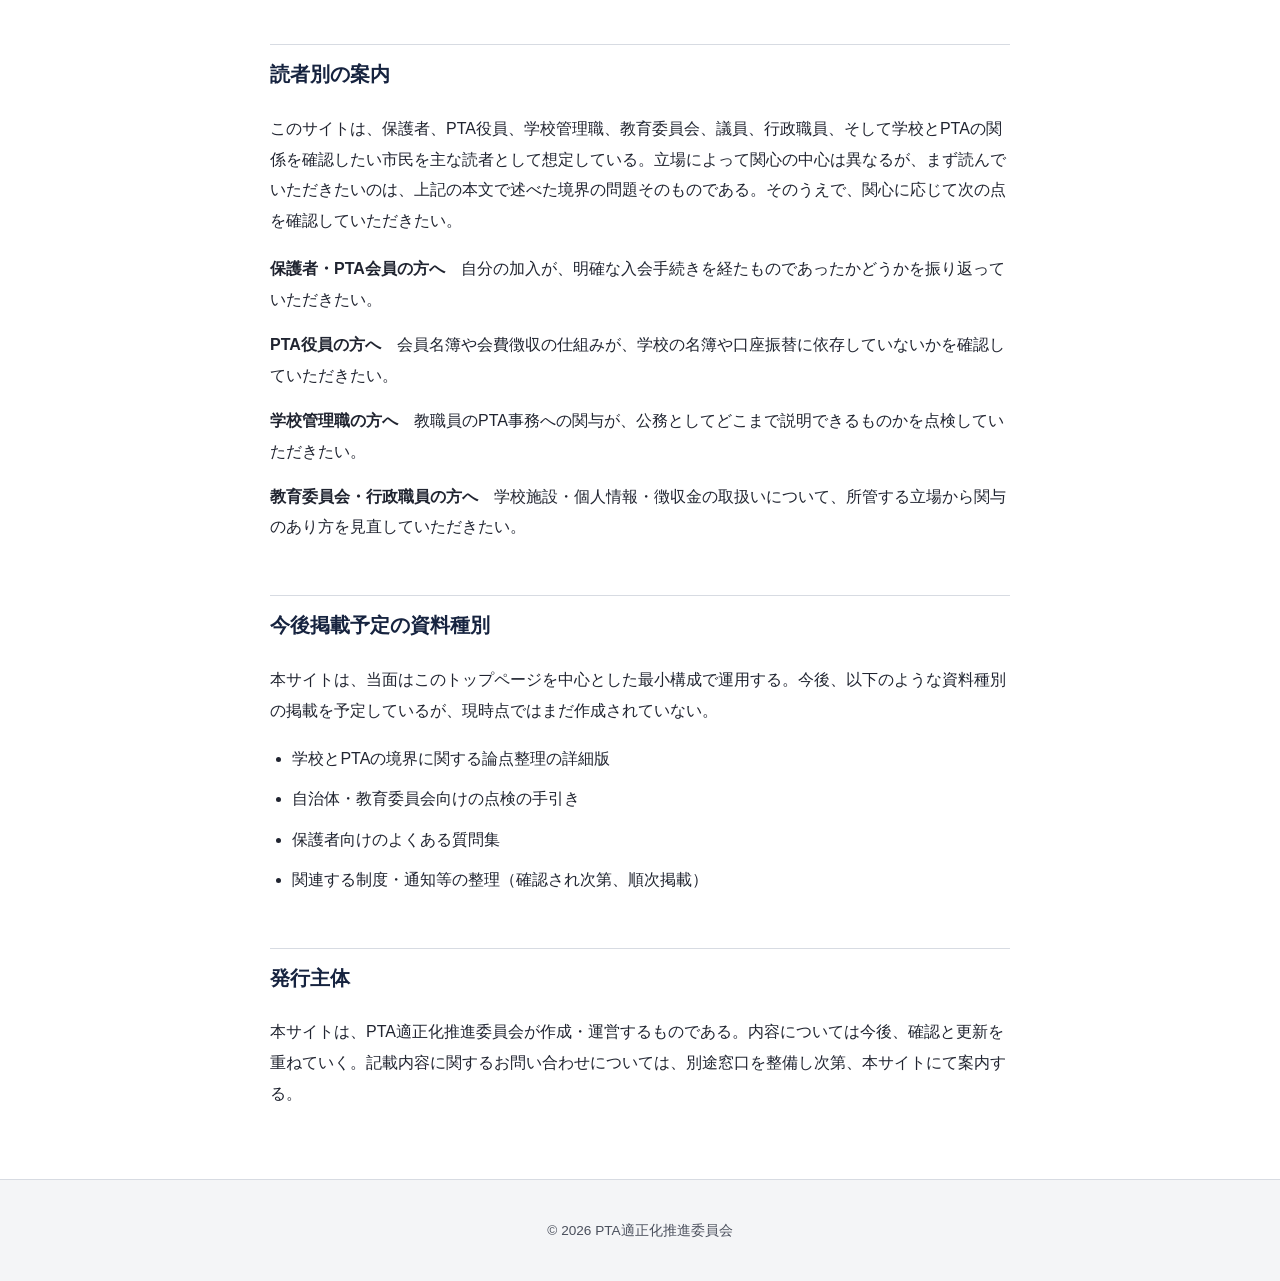
==== commit de3dfa23: "Link voluntary membership article from home page" ====
--- a/index.html
+++ b/index.html
@@ -70,6 +70,8 @@
       <p class="frame-title">注意</p>
       <p>「退会できる」と説明するだけでは、任意加入の説明として足りない。退会の自由以前に、入会の時点で明確な意思確認があったかどうかが問われる。</p>
     </div>
+
+    <p class="section-more"><a href="articles/voluntary-membership.html">→ 任意加入と入会契約について、詳しい論考を読む</a></p>
   </section>
 
   <section class="section" id="personal-data">
--- a/assets/css/style.css
+++ b/assets/css/style.css
@@ -9,7 +9,10 @@
   --color-border: #d7dbe2;
   --color-text: #202430;
   --color-text-soft: #4a4f5c;
-  --max-width: 760px;
+  --color-issue: #16233f;
+  --color-caution: #9a6500;
+  --color-check: #1f6b4b;
+  --max-width: 780px;
 }
 
 * {
@@ -26,7 +29,7 @@
   background: var(--color-bg);
   color: var(--color-text);
   font-family: "Hiragino Sans", "Yu Gothic", "Noto Sans JP", "Meiryo", sans-serif;
-  line-height: 1.9;
+  line-height: 1.92;
   font-size: 16px;
 }
 
@@ -102,11 +105,11 @@
 .content {
   max-width: var(--max-width);
   margin: 0 auto;
-  padding: 2.5rem 1.25rem 3rem;
+  padding: 2.75rem 1.25rem 3.25rem;
 }
 
 .lead h1 {
-  font-size: 1.55rem;
+  font-size: 1.62rem;
   line-height: 1.6;
   margin: 0 0 1.5rem;
   color: var(--color-navy);
@@ -117,19 +120,44 @@
 }
 
 .section {
-  margin-top: 3rem;
-  padding-top: 0.5rem;
+  margin-top: 3.25rem;
+  padding-top: 0.7rem;
   border-top: 1px solid var(--color-border);
 }
 
 .section h2 {
-  font-size: 1.2rem;
+  font-size: 1.22rem;
   color: var(--color-navy);
   margin: 0 0 1.25rem;
 }
 
 .section p {
   margin: 0 0 1.1rem;
+}
+
+/* 基本立場の宣言枠 */
+
+.stance-block {
+  margin-top: 1.75rem;
+  padding: 1.2rem 1.3rem;
+  background: var(--color-bg-soft);
+  border: 1px solid var(--color-border);
+  border-left: 5px solid var(--color-navy);
+  border-radius: 4px;
+}
+
+.stance-block p {
+  margin: 0 0 0.95rem;
+}
+
+.stance-block p:last-child {
+  margin-bottom: 0;
+}
+
+.stance-block .label {
+  font-weight: 700;
+  color: var(--color-navy);
+  margin-bottom: 0.7rem;
 }
 
 /* 左線つきの論点枠 */
@@ -137,6 +165,79 @@
 .point-block {
   border-left: 4px solid var(--color-navy);
   padding: 0.25rem 0 0.25rem 1.1rem;
+}
+
+/* 論点・注意・点検の補助枠 */
+
+.frame-block {
+  margin-top: 1.25rem;
+  padding: 0.95rem 1.1rem;
+  background: #fff;
+  border: 1px solid var(--color-border);
+  border-left-width: 5px;
+  border-left-style: solid;
+  border-radius: 4px;
+}
+
+.frame-block p {
+  margin: 0 0 0.75rem;
+}
+
+.frame-block p:last-child {
+  margin-bottom: 0;
+}
+
+.frame-title {
+  font-weight: 700;
+  letter-spacing: 0.04em;
+}
+
+.frame-issue {
+  border-left-color: var(--color-issue);
+}
+
+.frame-issue .frame-title {
+  color: var(--color-issue);
+}
+
+.frame-caution {
+  border-left-color: var(--color-caution);
+  background: #fffaf0;
+}
+
+.frame-caution .frame-title {
+  color: var(--color-caution);
+}
+
+.frame-check {
+  border-left-color: var(--color-check);
+  background: #f5fbf8;
+}
+
+.frame-check .frame-title {
+  color: var(--color-check);
+}
+
+/* 記事ページのパンくず */
+
+.breadcrumb {
+  max-width: var(--max-width);
+  margin: 0 auto;
+  padding: 1rem 1.25rem 0;
+  font-size: 0.85rem;
+  color: var(--color-text-soft);
+}
+
+.breadcrumb a {
+  color: var(--color-text-soft);
+  text-decoration: underline;
+}
+
+/* 本文後の補助導線リンク */
+
+.section-more {
+  margin-top: 1rem;
+  font-size: 0.92rem;
 }
 
 /* 注記枠 */
@@ -216,6 +317,12 @@
     font-size: 1.1rem;
   }
 
+  .stance-block,
+  .frame-block,
+  .note-block {
+    padding: 0.9rem 1rem;
+  }
+
   body {
     font-size: 15.5px;
   }
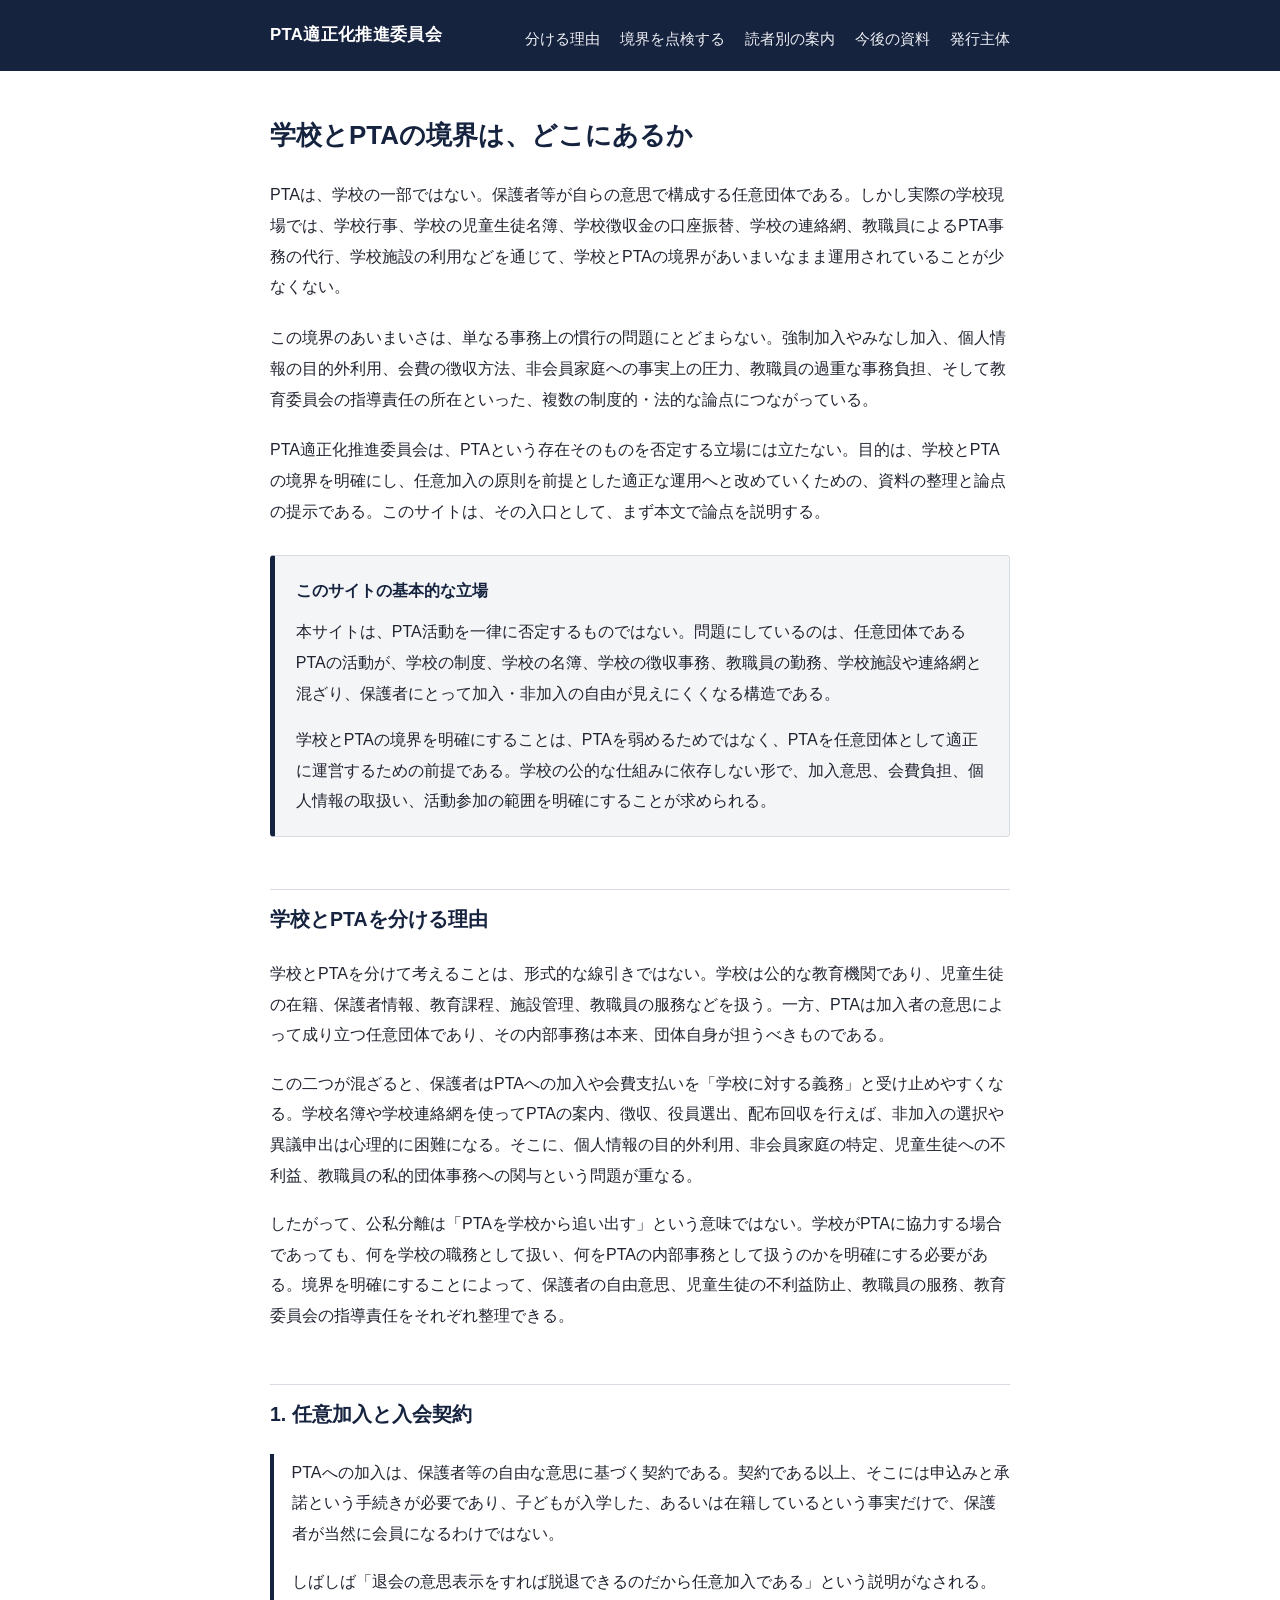
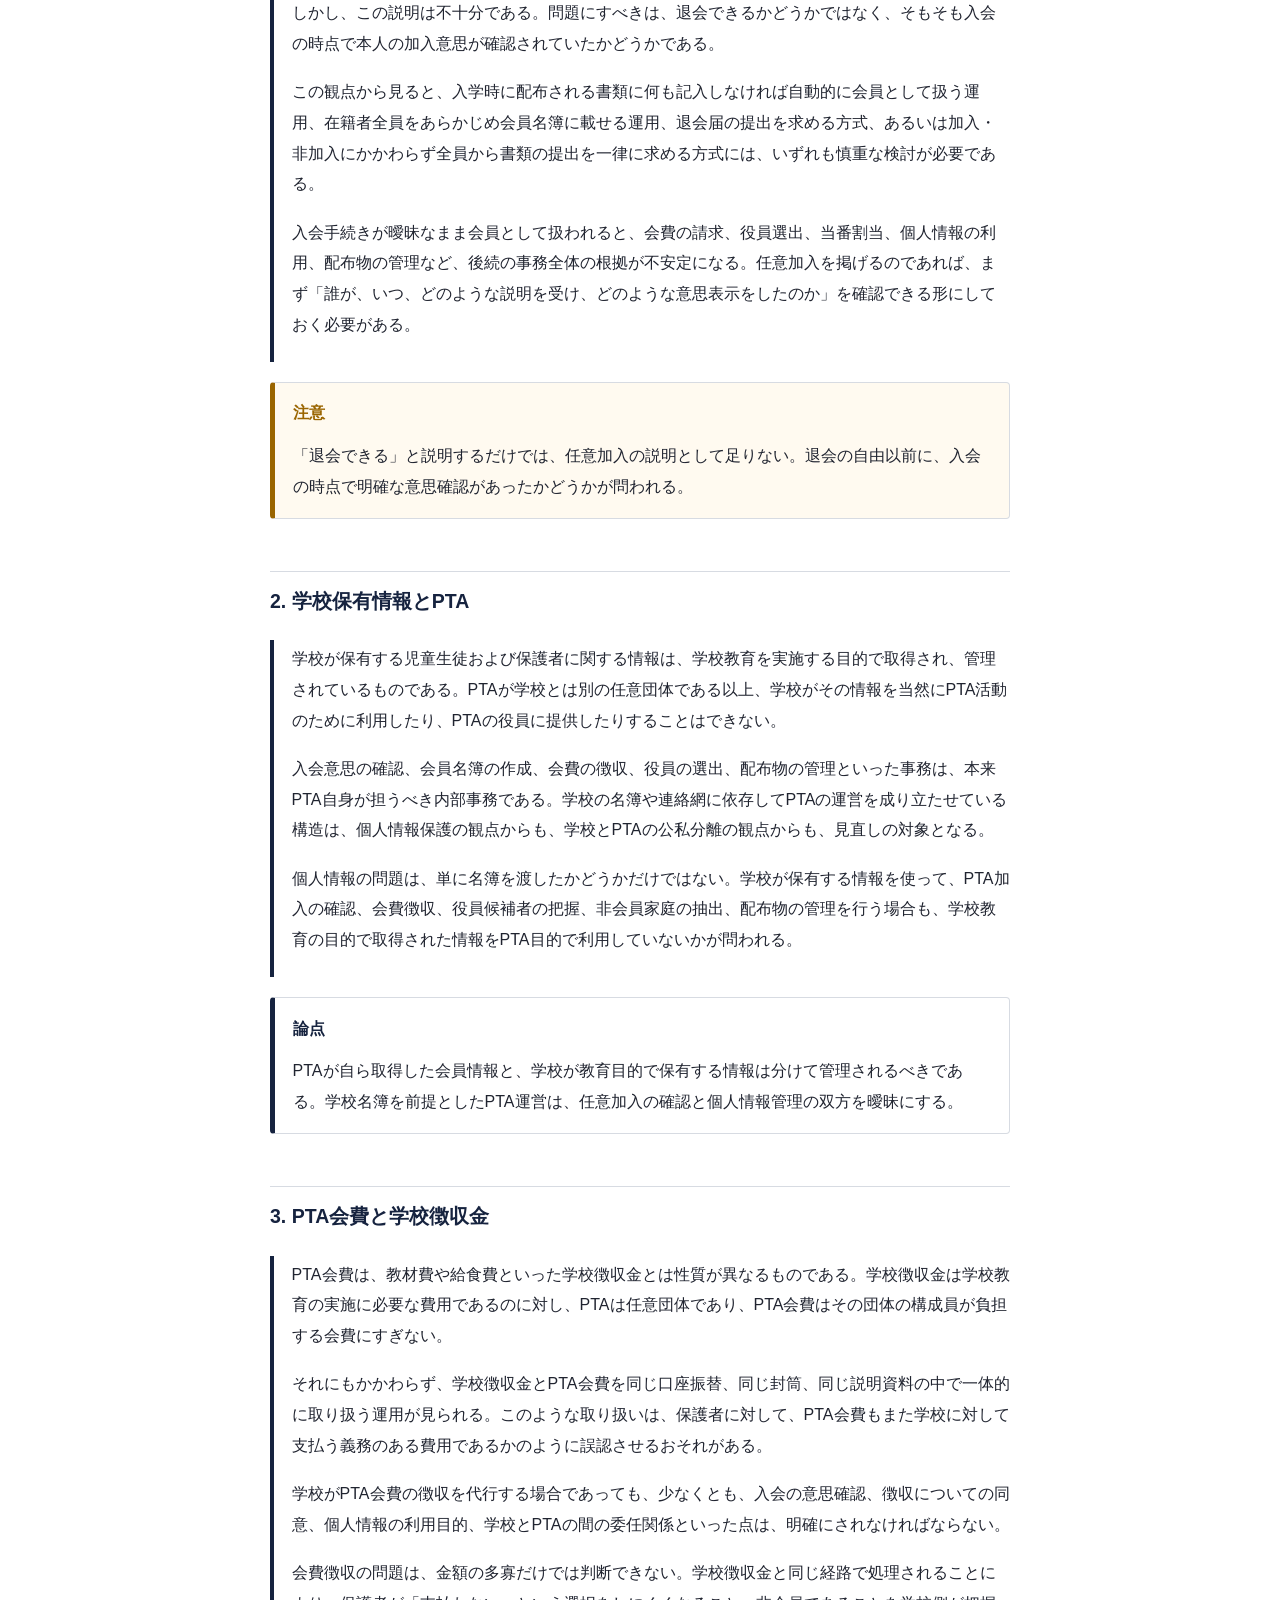
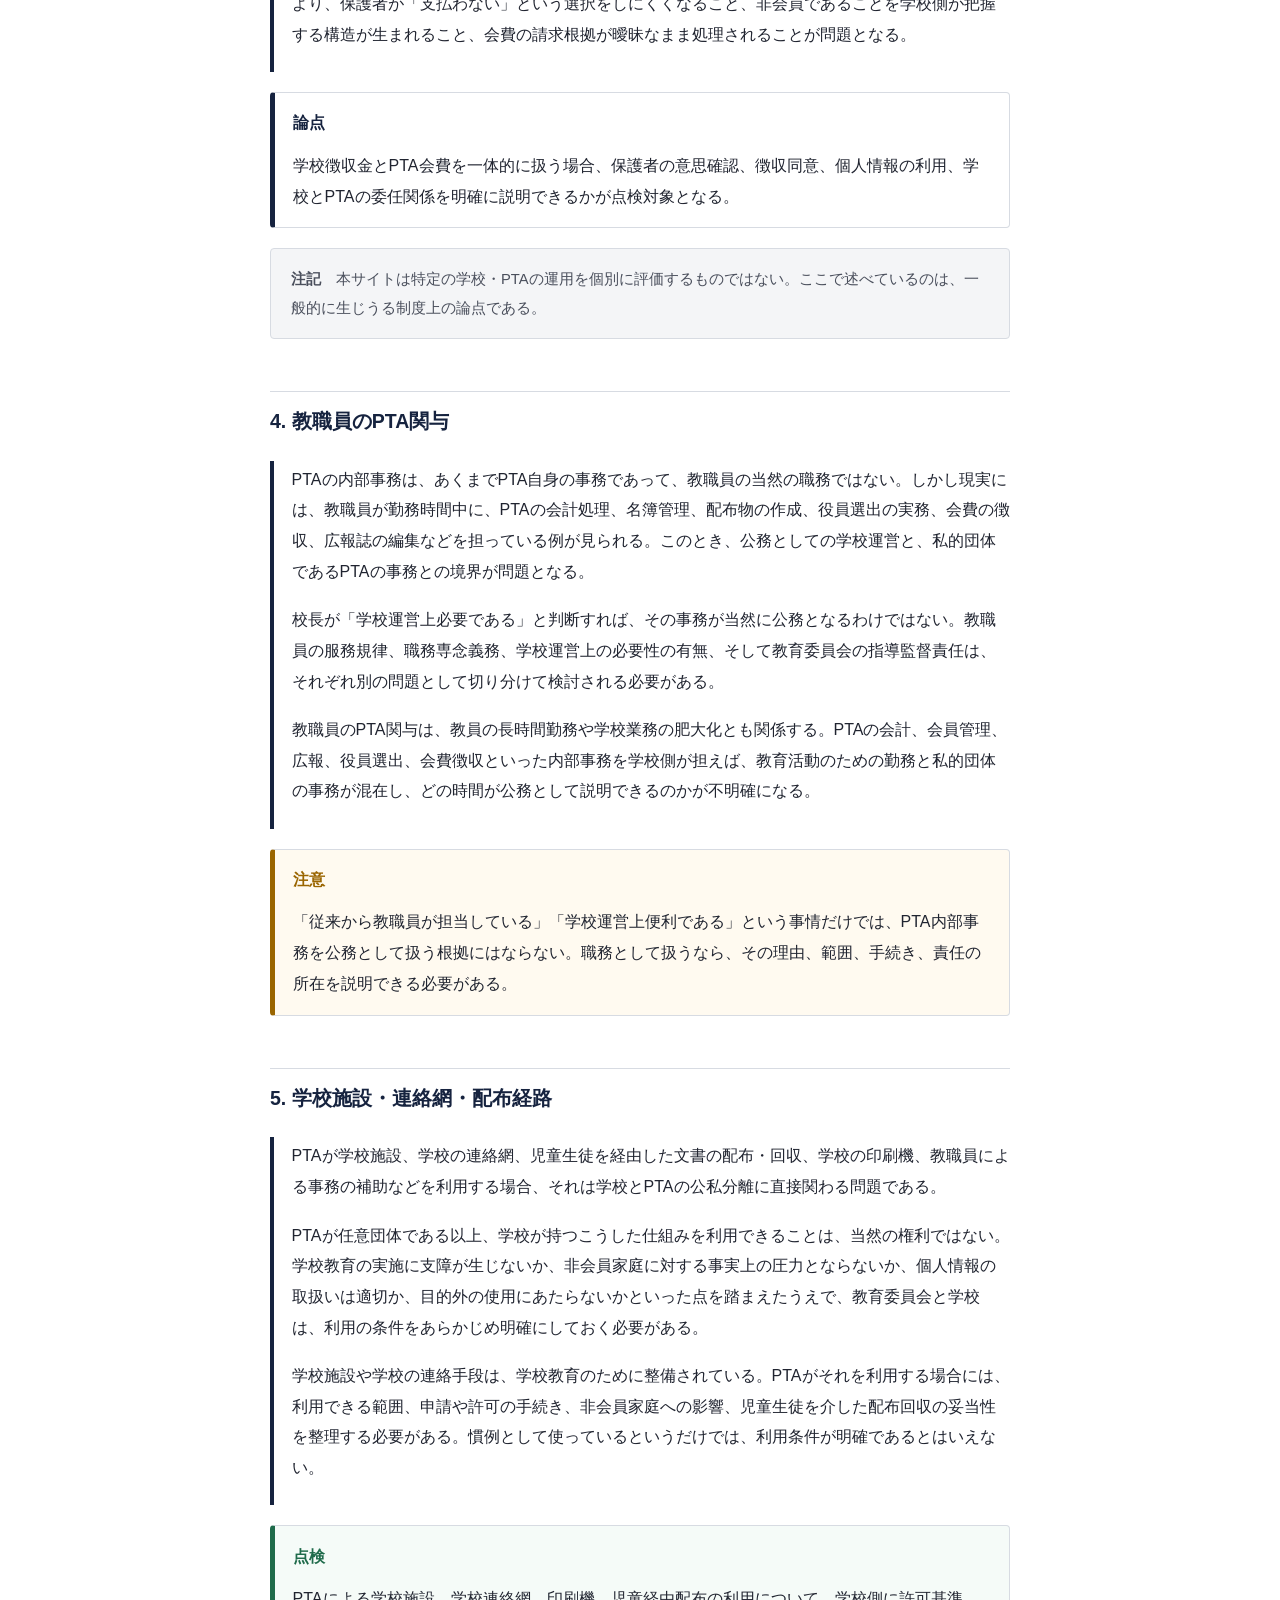
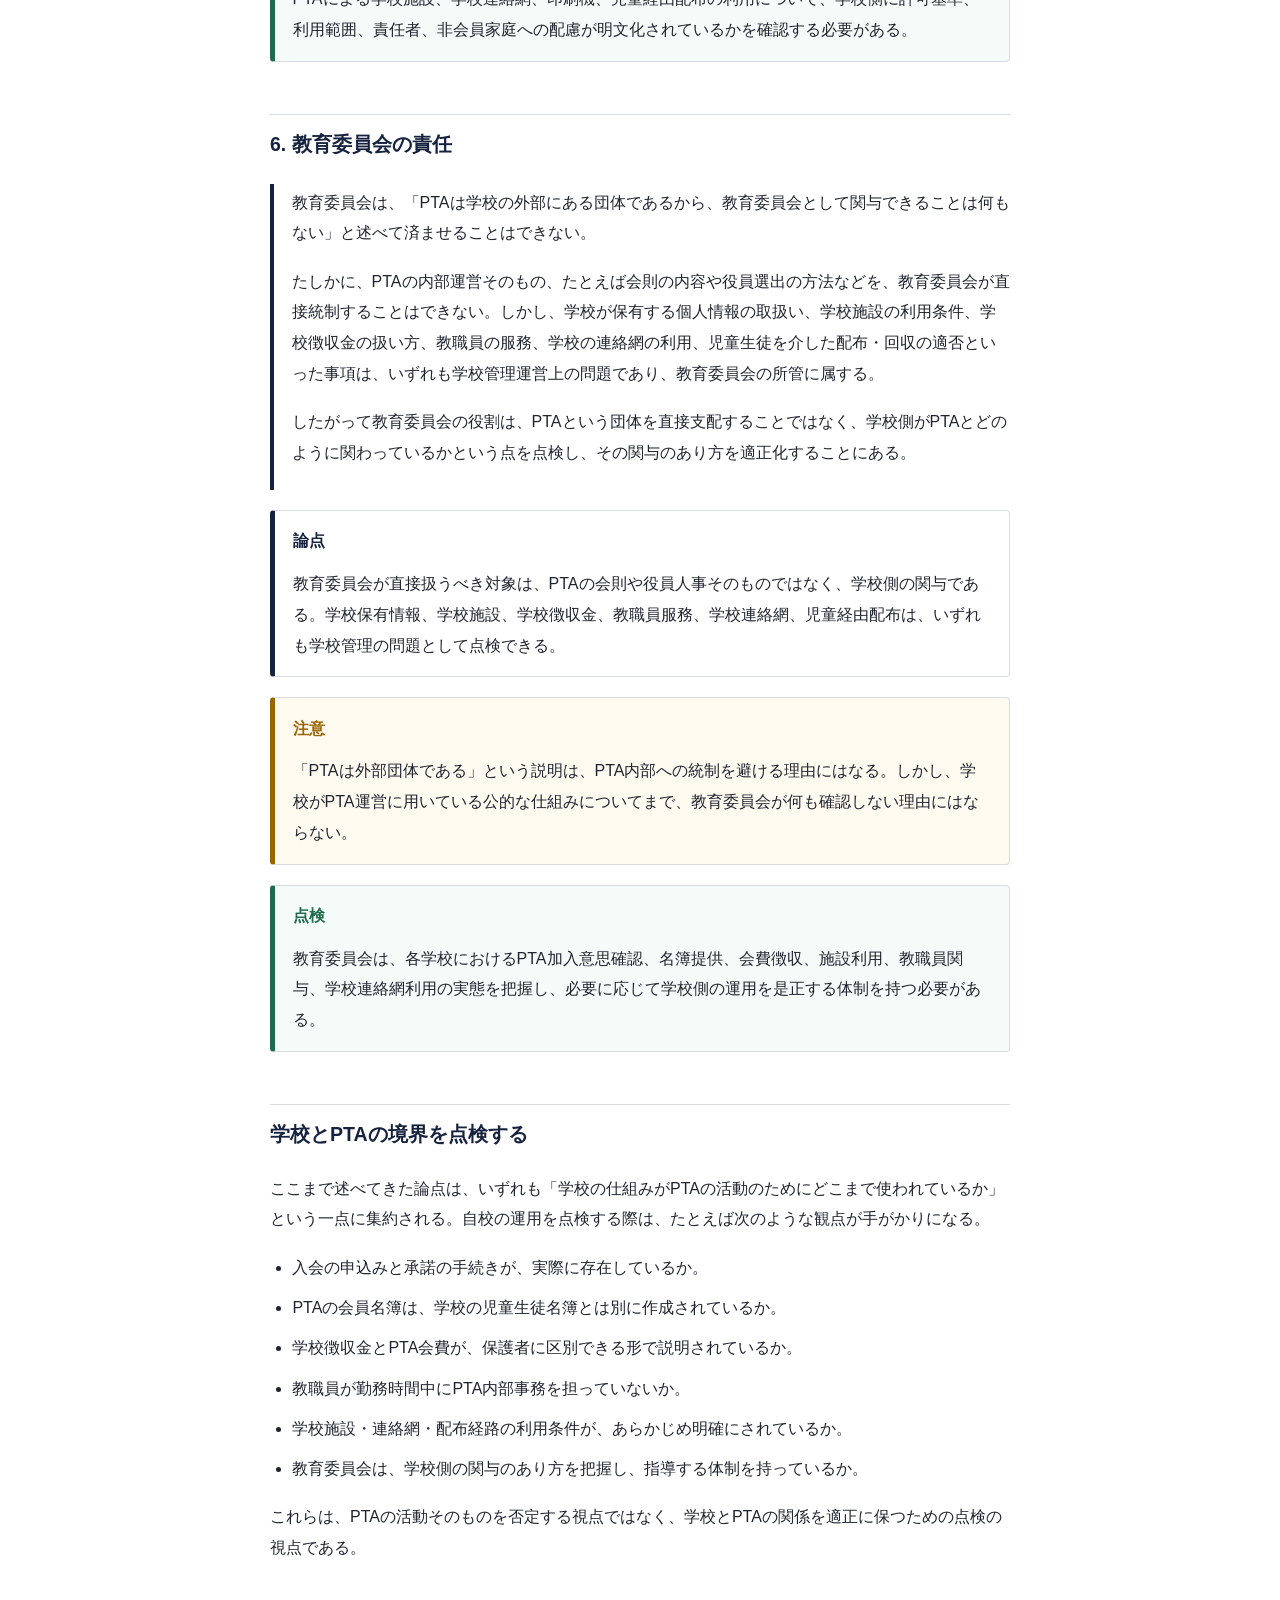
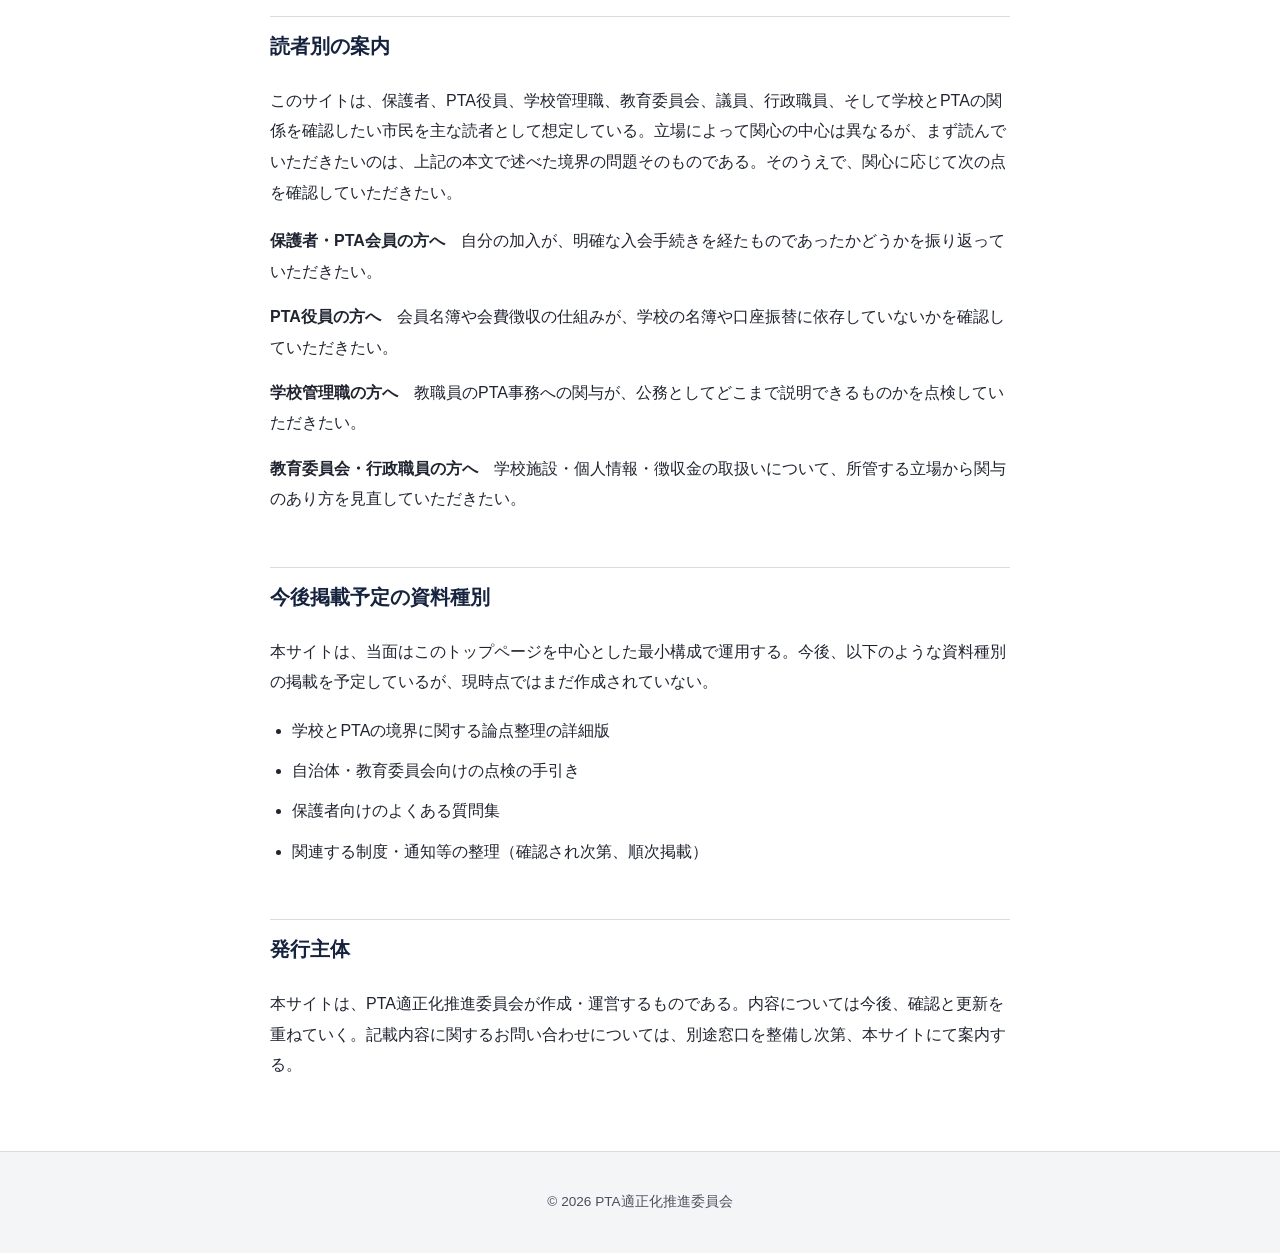
==== commit b9b1bb77: "Restore prior v2 files" ====
--- a/index.html
+++ b/index.html
@@ -70,8 +70,6 @@
       <p class="frame-title">注意</p>
       <p>「退会できる」と説明するだけでは、任意加入の説明として足りない。退会の自由以前に、入会の時点で明確な意思確認があったかどうかが問われる。</p>
     </div>
-
-    <p class="section-more"><a href="articles/voluntary-membership.html">→ 任意加入と入会契約について、詳しい論考を読む</a></p>
   </section>
 
   <section class="section" id="personal-data">
--- a/assets/css/style.css
+++ b/assets/css/style.css
@@ -218,28 +218,6 @@
   color: var(--color-check);
 }
 
-/* 記事ページのパンくず */
-
-.breadcrumb {
-  max-width: var(--max-width);
-  margin: 0 auto;
-  padding: 1rem 1.25rem 0;
-  font-size: 0.85rem;
-  color: var(--color-text-soft);
-}
-
-.breadcrumb a {
-  color: var(--color-text-soft);
-  text-decoration: underline;
-}
-
-/* 本文後の補助導線リンク */
-
-.section-more {
-  margin-top: 1rem;
-  font-size: 0.92rem;
-}
-
 /* 注記枠 */
 
 .note-block {
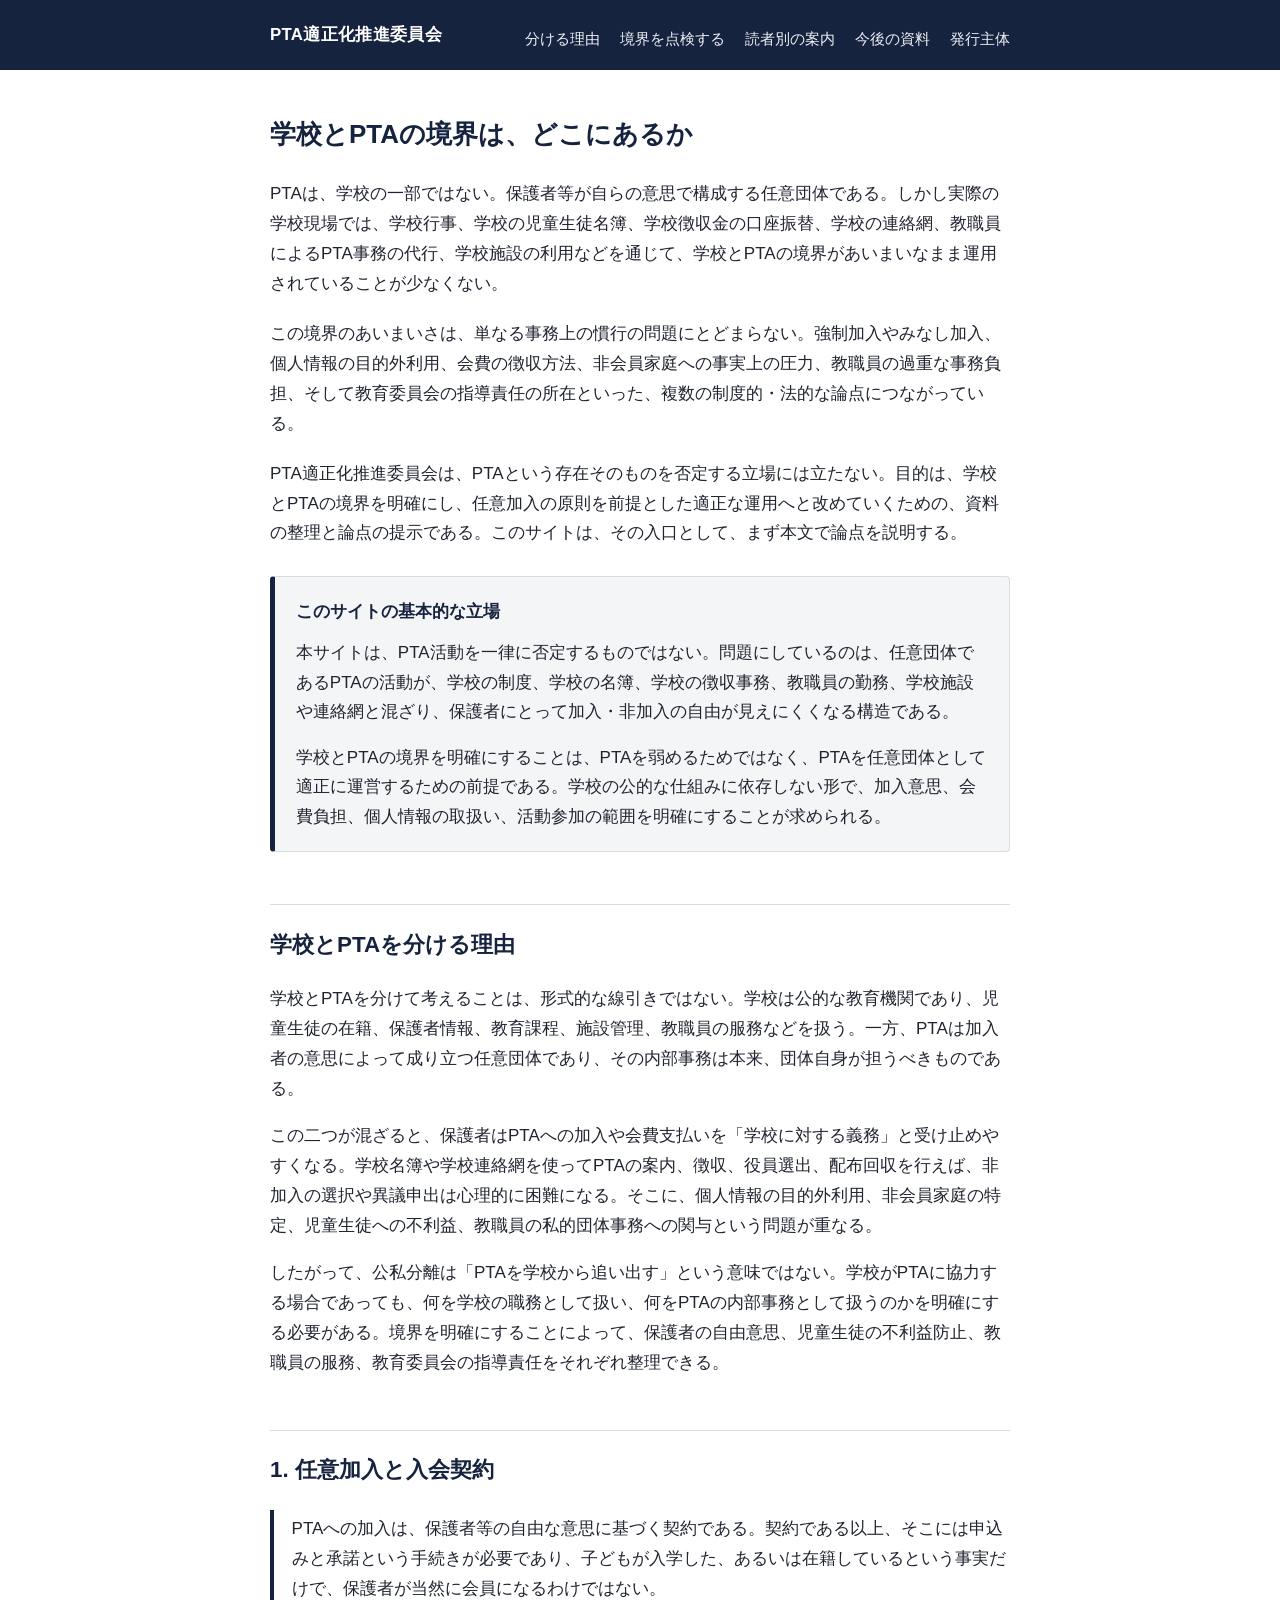
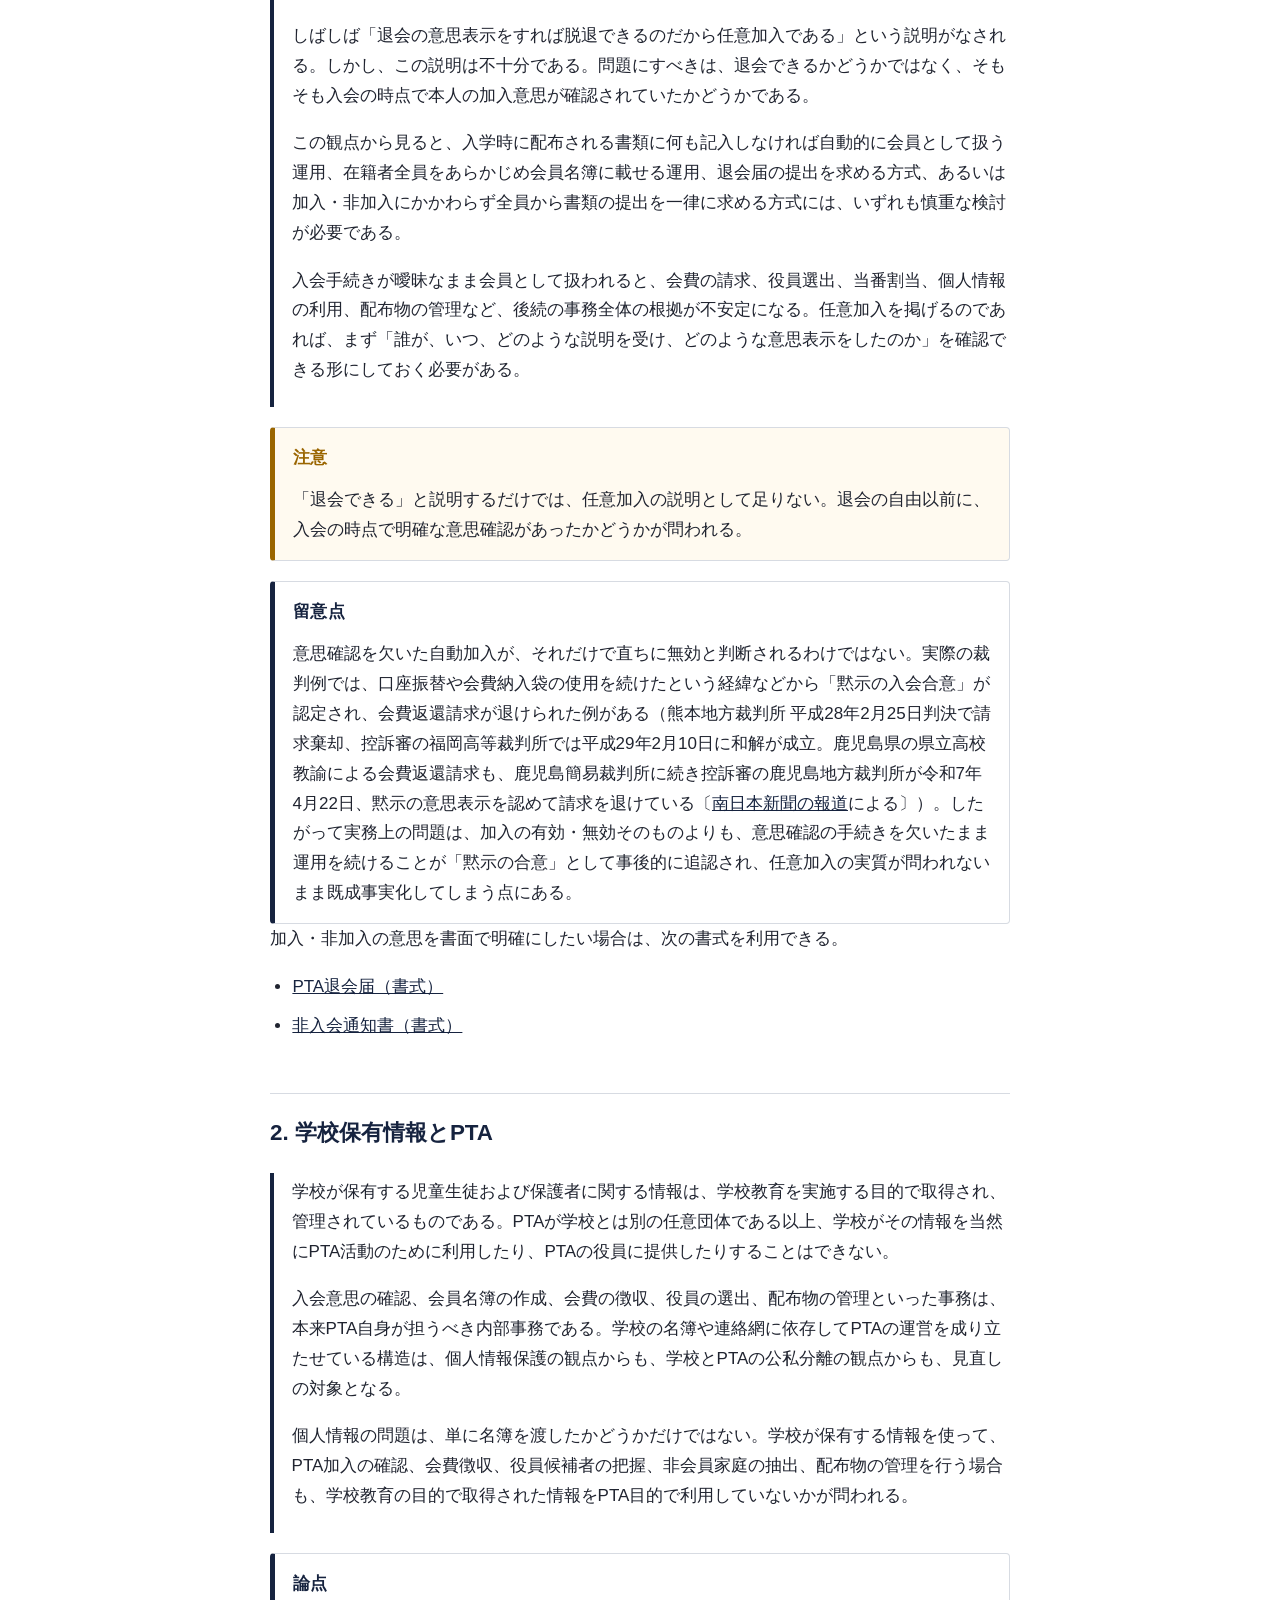
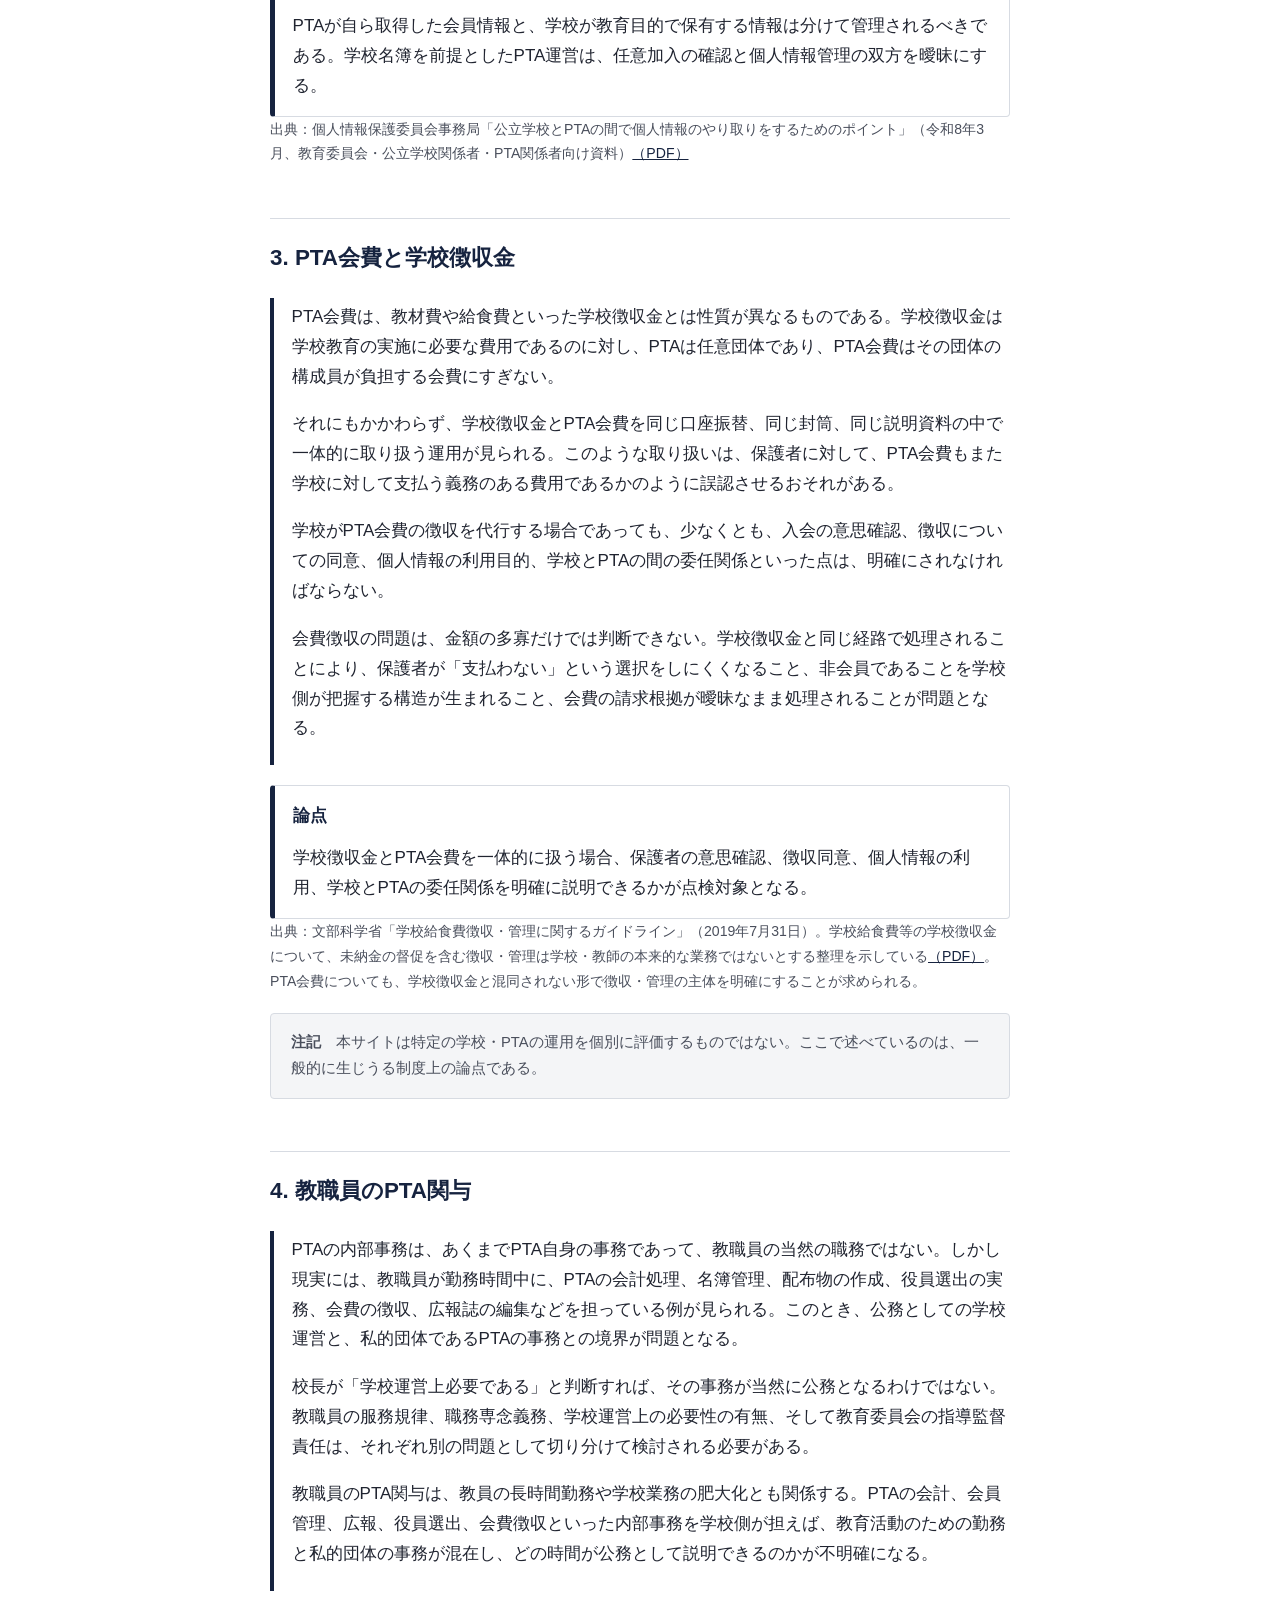
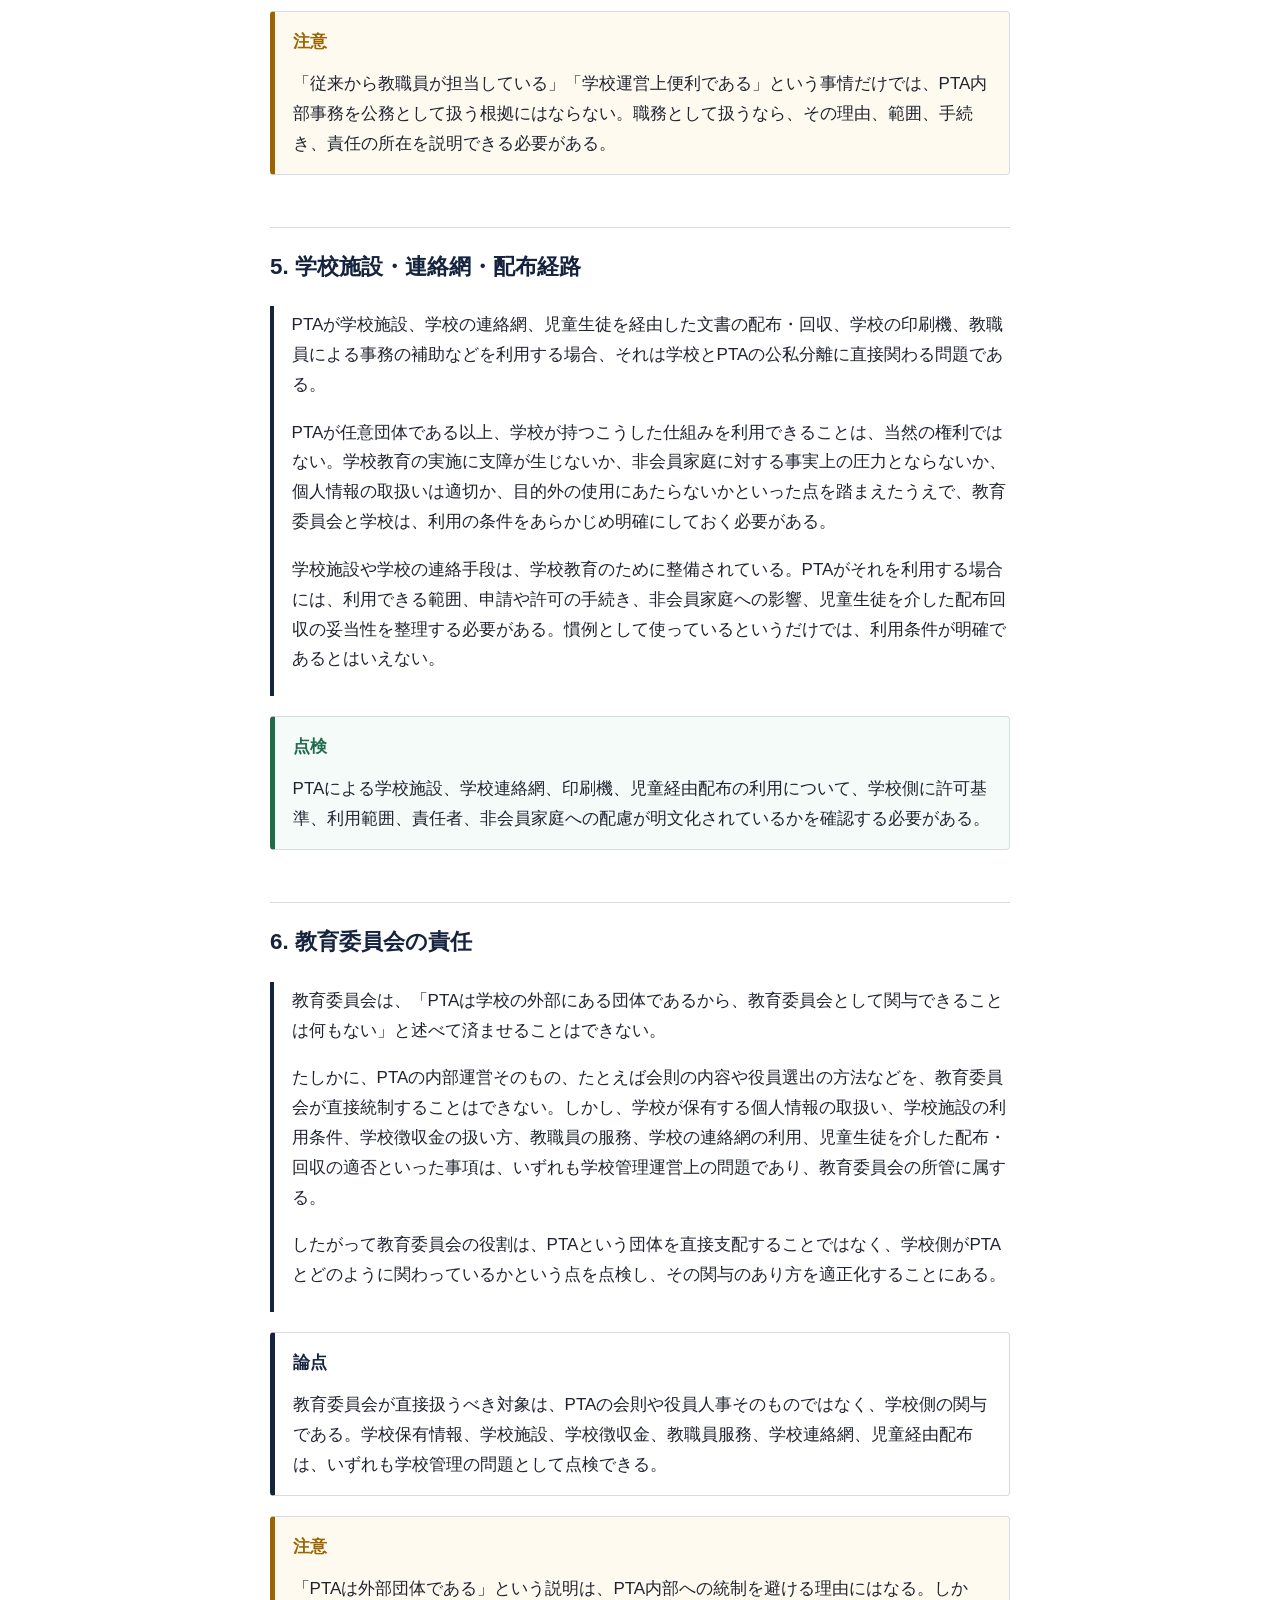
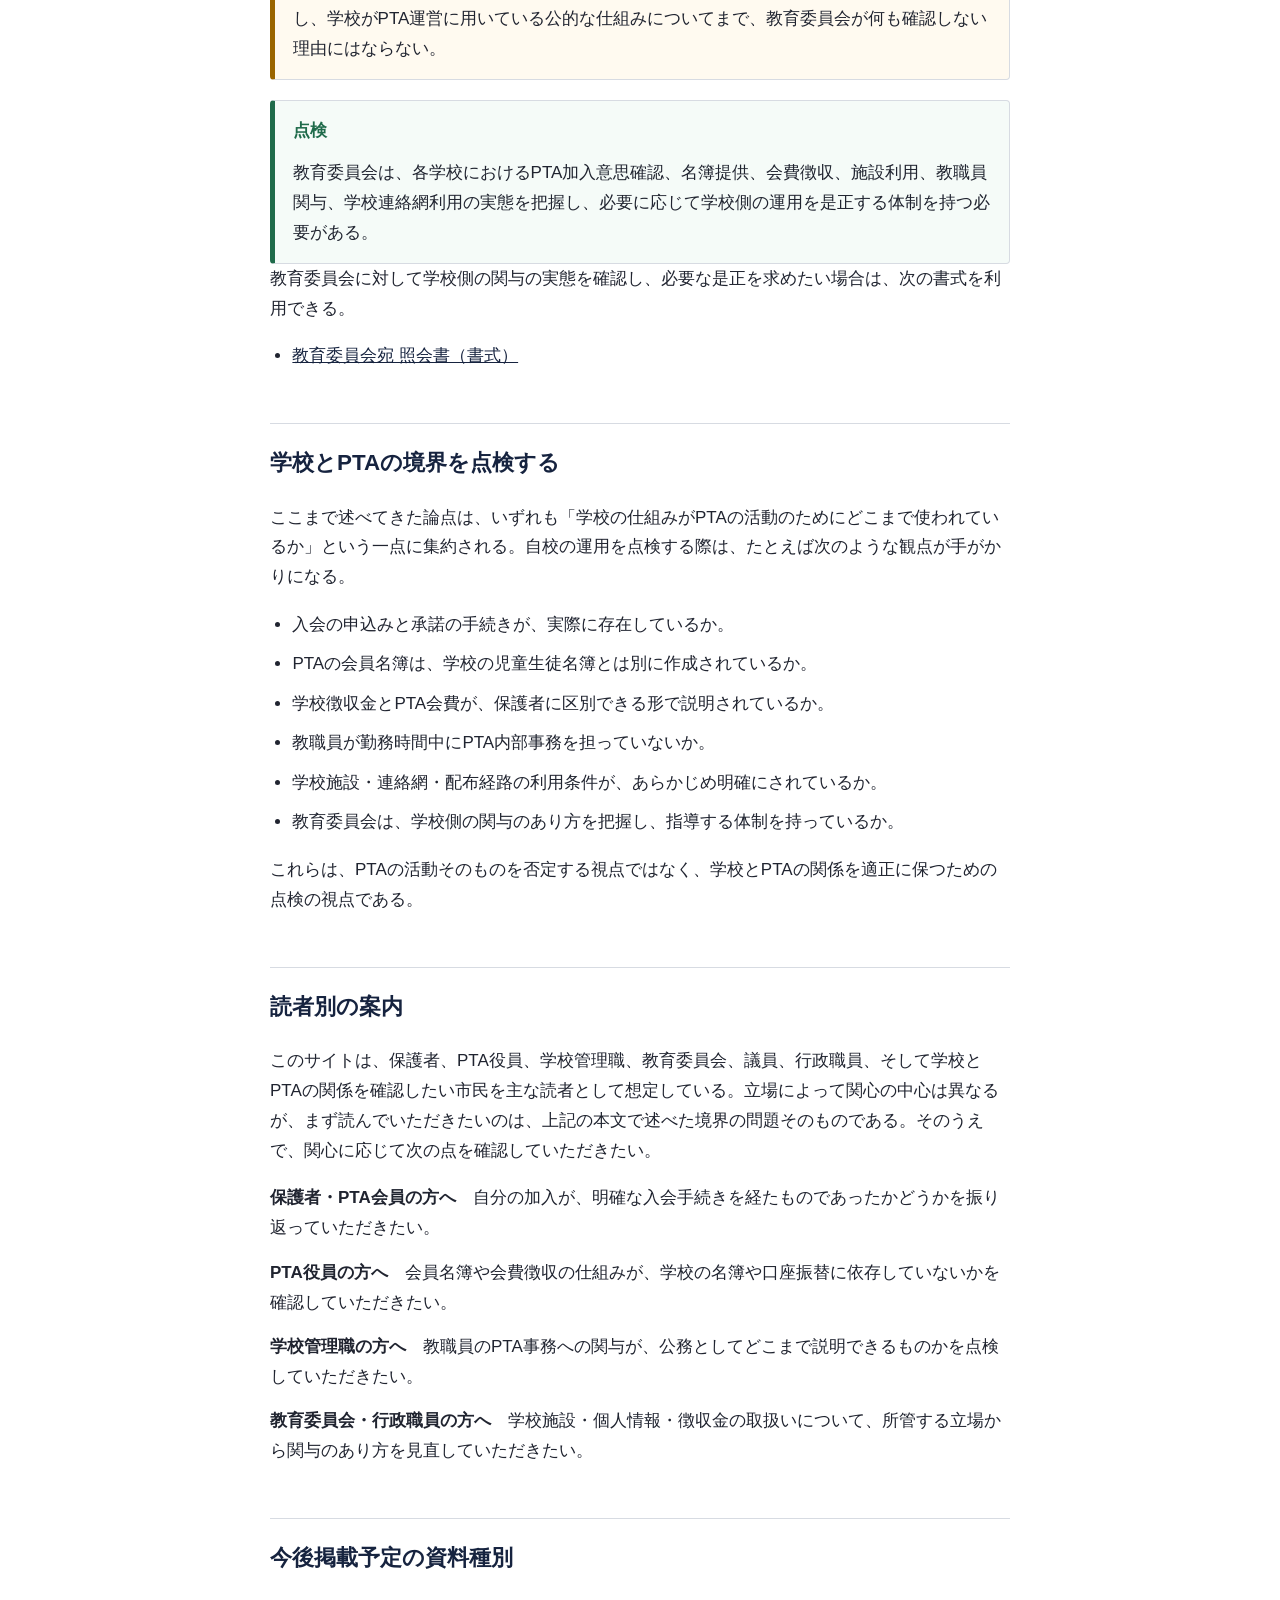
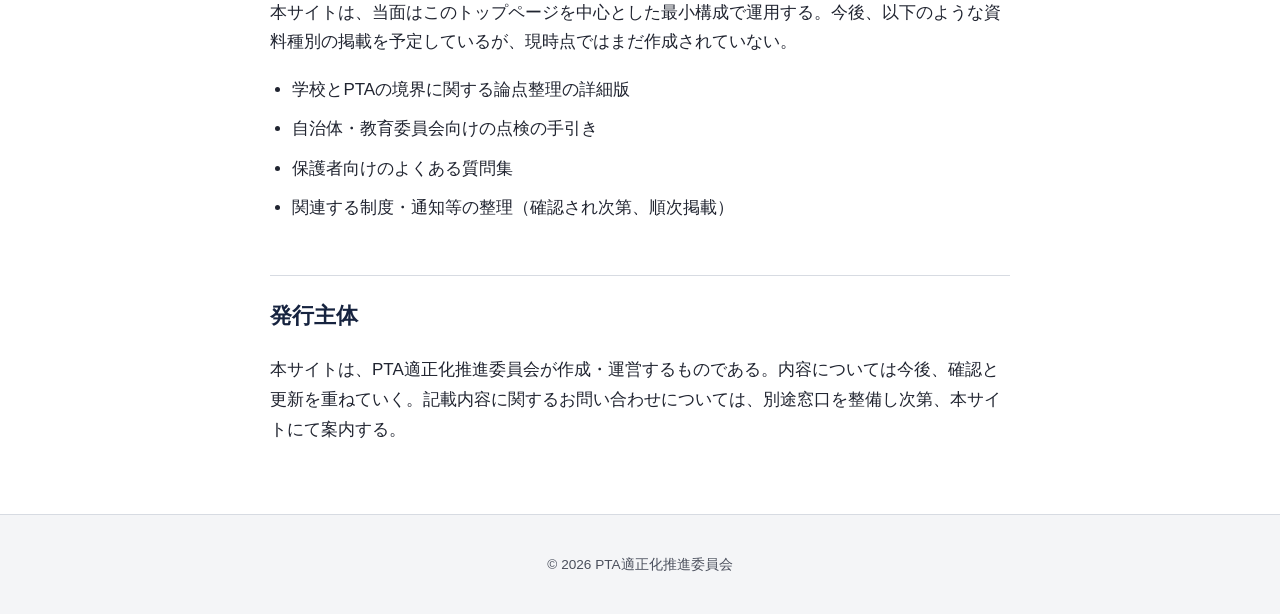
==== commit 023c13a7: "Add form links and source citations to index" ====
--- a/index.html
+++ b/index.html
@@ -70,6 +70,17 @@
       <p class="frame-title">注意</p>
       <p>「退会できる」と説明するだけでは、任意加入の説明として足りない。退会の自由以前に、入会の時点で明確な意思確認があったかどうかが問われる。</p>
     </div>
+
+    <div class="frame-block frame-issue">
+      <p class="frame-title">留意点</p>
+      <p>意思確認を欠いた自動加入が、それだけで直ちに無効と判断されるわけではない。実際の裁判例では、口座振替や会費納入袋の使用を続けたという経緯などから「黙示の入会合意」が認定され、会費返還請求が退けられた例がある（熊本地方裁判所 平成28年2月25日判決で請求棄却、控訴審の福岡高等裁判所では平成29年2月10日に和解が成立。鹿児島県の県立高校教諭による会費返還請求も、鹿児島簡易裁判所に続き控訴審の鹿児島地方裁判所が令和7年4月22日、黙示の意思表示を認めて請求を退けている〔<a href="https://373news.com/news/local/detail/212680/" target="_blank" rel="noopener">南日本新聞の報道</a>による〕）。したがって実務上の問題は、加入の有効・無効そのものよりも、意思確認の手続きを欠いたまま運用を続けることが「黙示の合意」として事後的に追認され、任意加入の実質が問われないまま既成事実化してしまう点にある。</p>
+    </div>
+
+    <p>加入・非加入の意思を書面で明確にしたい場合は、次の書式を利用できる。</p>
+    <ul class="check-list">
+      <li><a href="forms/pta-taikai-todoke.html">PTA退会届（書式）</a></li>
+      <li><a href="forms/pta-hinyukai-tsuchi.html">非入会通知書（書式）</a></li>
+    </ul>
   </section>
 
   <section class="section" id="personal-data">
@@ -87,6 +98,8 @@
       <p class="frame-title">論点</p>
       <p>PTAが自ら取得した会員情報と、学校が教育目的で保有する情報は分けて管理されるべきである。学校名簿を前提としたPTA運営は、任意加入の確認と個人情報管理の双方を曖昧にする。</p>
     </div>
+
+    <p class="source-note">出典：個人情報保護委員会事務局「公立学校とPTAの間で個人情報のやり取りをするためのポイント」（令和8年3月、教育委員会・公立学校関係者・PTA関係者向け資料）<a href="https://www.ppc.go.jp/files/pdf/202603_school_pta_pd_point.pdf" target="_blank" rel="noopener">（PDF）</a></p>
   </section>
 
   <section class="section" id="fees">
@@ -106,6 +119,8 @@
       <p class="frame-title">論点</p>
       <p>学校徴収金とPTA会費を一体的に扱う場合、保護者の意思確認、徴収同意、個人情報の利用、学校とPTAの委任関係を明確に説明できるかが点検対象となる。</p>
     </div>
+
+    <p class="source-note">出典：文部科学省「学校給食費徴収・管理に関するガイドライン」（2019年7月31日）。学校給食費等の学校徴収金について、未納金の督促を含む徴収・管理は学校・教師の本来的な業務ではないとする整理を示している<a href="https://www.mext.go.jp/content/20230821-mxt_kenshoku-100003364_4.pdf" target="_blank" rel="noopener">（PDF）</a>。PTA会費についても、学校徴収金と混同されない形で徴収・管理の主体を明確にすることが求められる。</p>
 
     <div class="note-block">
       <p><strong>注記</strong>　本サイトは特定の学校・PTAの運用を個別に評価するものではない。ここで述べているのは、一般的に生じうる制度上の論点である。</p>
@@ -171,6 +186,11 @@
       <p class="frame-title">点検</p>
       <p>教育委員会は、各学校におけるPTA加入意思確認、名簿提供、会費徴収、施設利用、教職員関与、学校連絡網利用の実態を把握し、必要に応じて学校側の運用を是正する体制を持つ必要がある。</p>
     </div>
+
+    <p>教育委員会に対して学校側の関与の実態を確認し、必要な是正を求めたい場合は、次の書式を利用できる。</p>
+    <ul class="check-list">
+      <li><a href="forms/pta-kyouiku-iinkai-shokaisho.html">教育委員会宛 照会書（書式）</a></li>
+    </ul>
   </section>
 
   <section class="section boundary-section" id="boundary">
--- a/assets/css/style.css
+++ b/assets/css/style.css
@@ -29,8 +29,9 @@
   background: var(--color-bg);
   color: var(--color-text);
   font-family: "Hiragino Sans", "Yu Gothic", "Noto Sans JP", "Meiryo", sans-serif;
-  line-height: 1.92;
-  font-size: 16px;
+  font-weight: 500;
+  line-height: 1.76;
+  font-size: 17px;
 }
 
 a {
@@ -126,9 +127,9 @@
 }
 
 .section h2 {
-  font-size: 1.22rem;
+  font-size: 1.4rem;
   color: var(--color-navy);
-  margin: 0 0 1.25rem;
+  margin: 0.5rem 0 1.25rem;
 }
 
 .section p {
@@ -218,6 +219,18 @@
   color: var(--color-check);
 }
 
+/* 出典注記 */
+
+.source-note {
+  font-size: 0.88rem;
+  color: var(--color-text-soft);
+  margin: -0.3rem 0 1.1rem;
+}
+
+.source-note a {
+  word-break: break-all;
+}
+
 /* 注記枠 */
 
 .note-block {
@@ -264,7 +277,7 @@
 
 /* スマホ対応 */
 
-@media (max-width: 640px) {
+@media (max-width: 880px) {
   .content {
     padding: 2rem 1rem 2.5rem;
   }
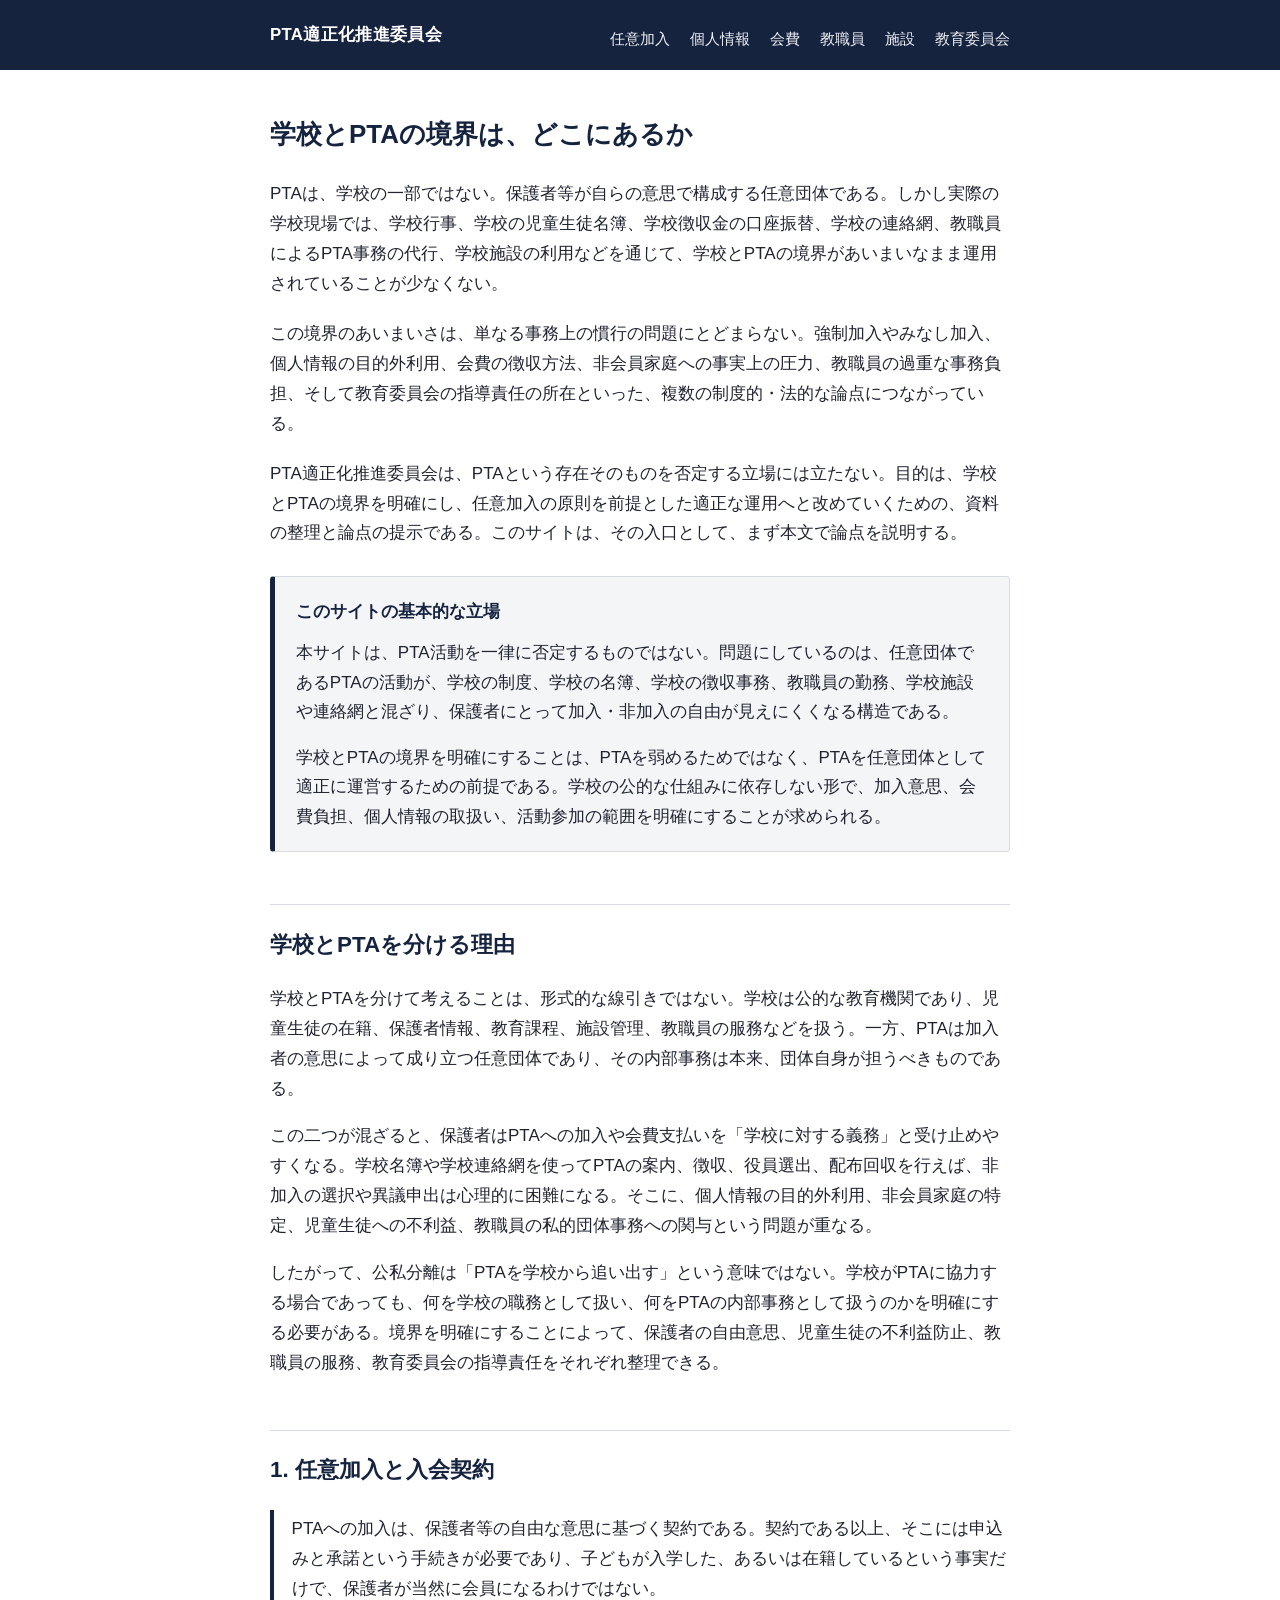
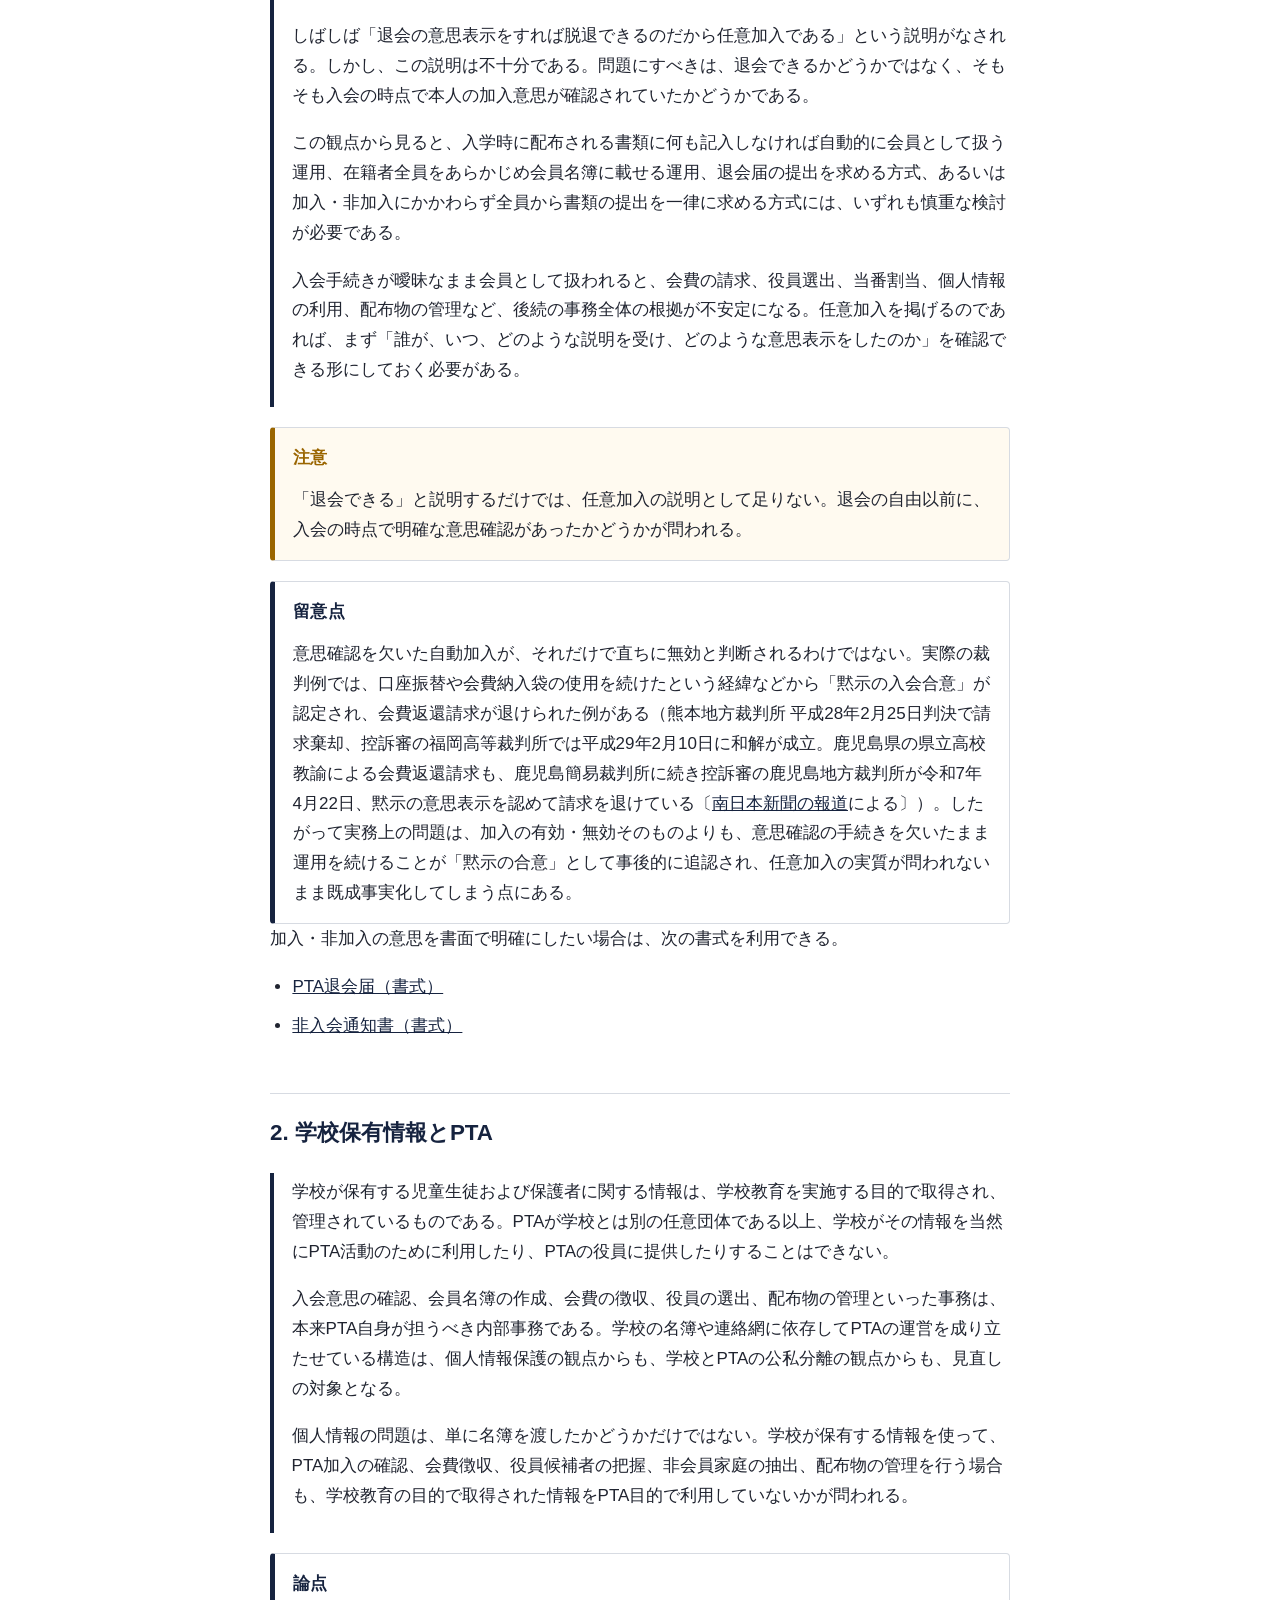
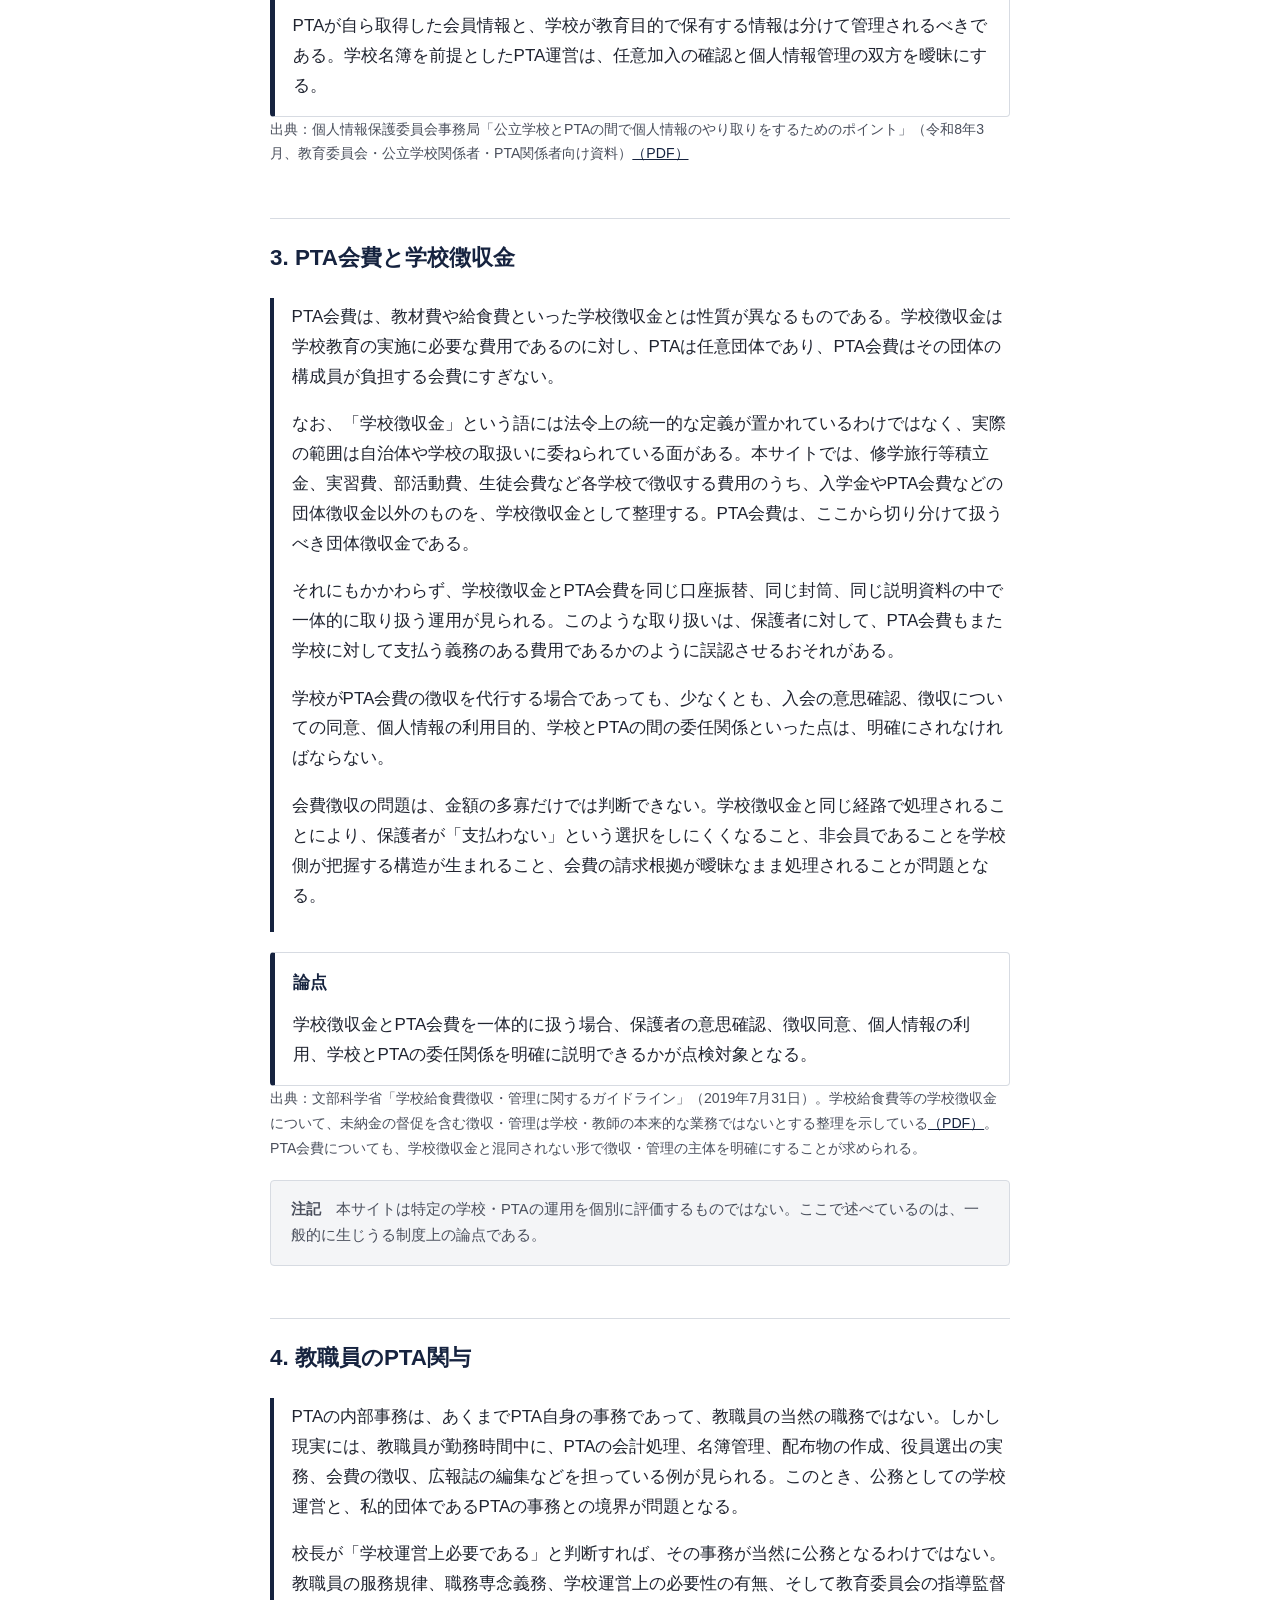
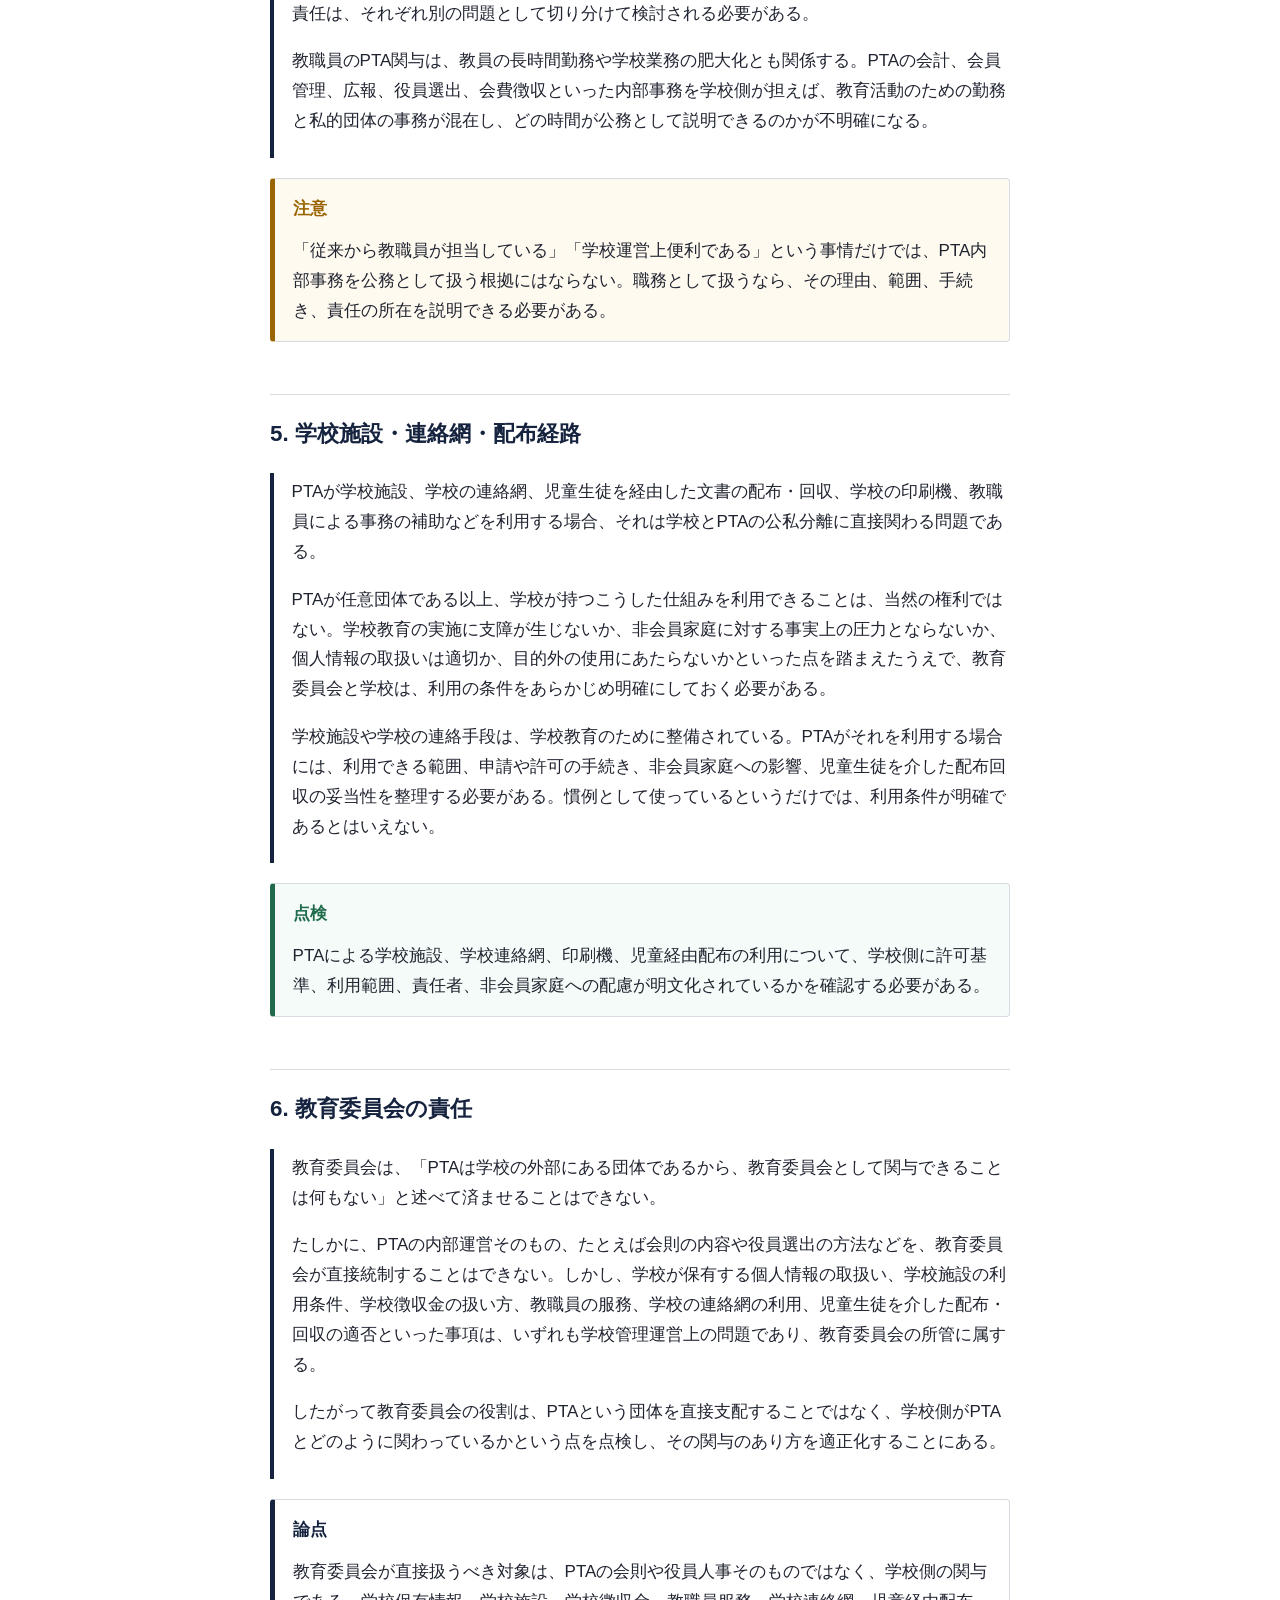
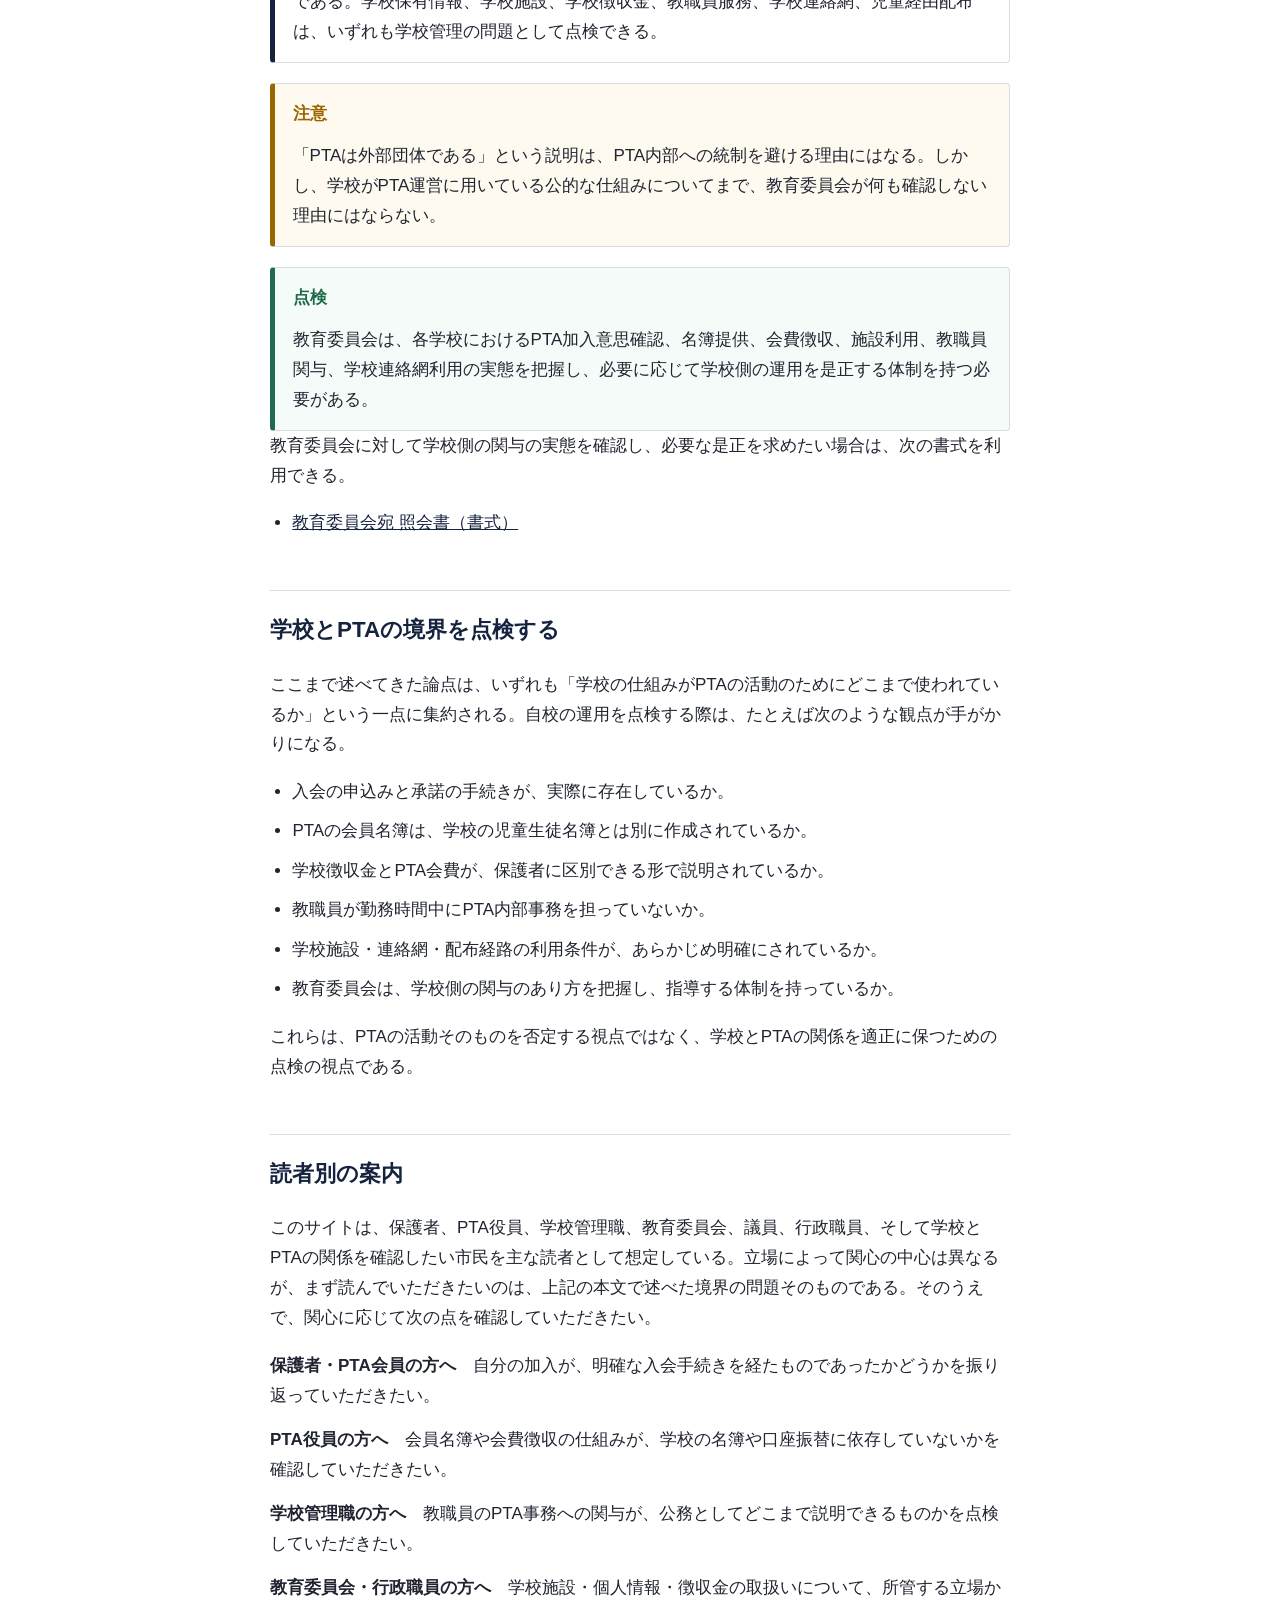
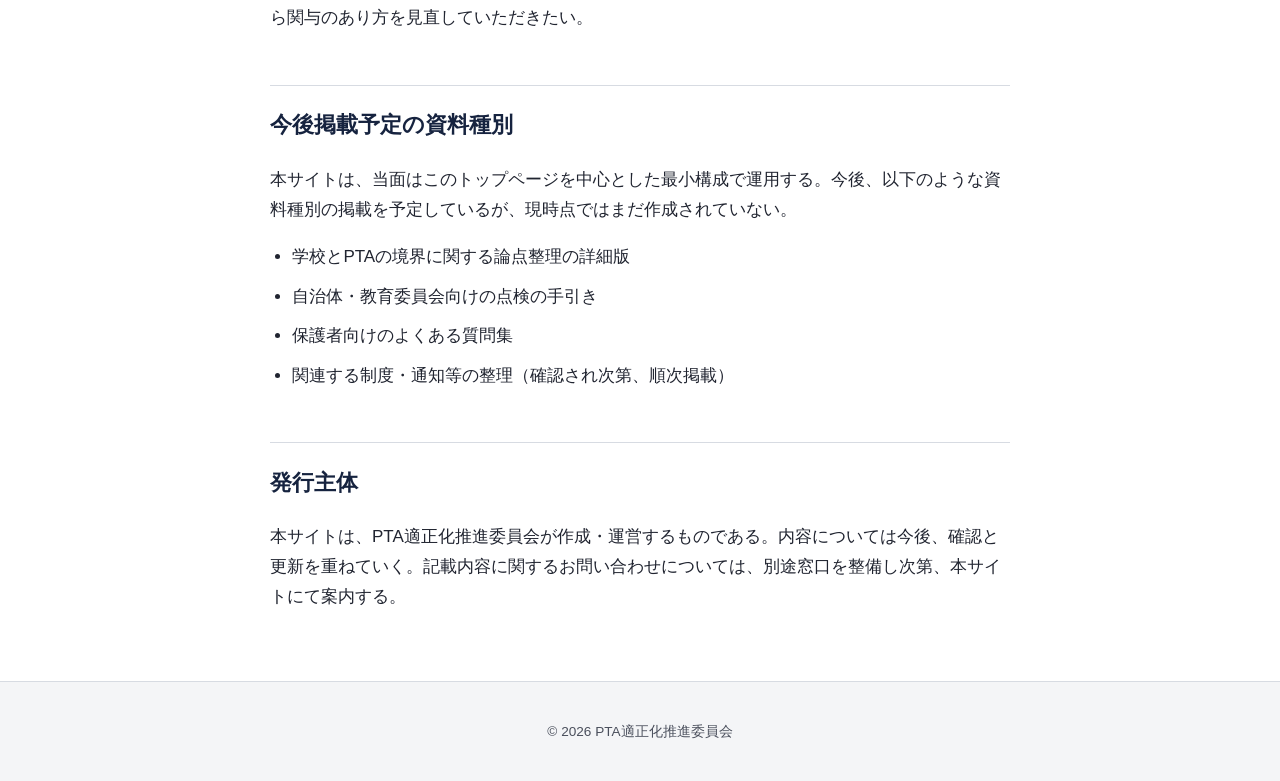
==== commit 051e9ac0: "Refine navigation and school fee definition" ====
--- a/index.html
+++ b/index.html
@@ -15,11 +15,12 @@
     <button class="nav-toggle" id="navToggle" aria-expanded="false" aria-controls="siteNav">メニュー</button>
     <nav class="site-nav" id="siteNav">
       <ul>
-        <li><a href="#why-separate">分ける理由</a></li>
-        <li><a href="#boundary">境界を点検する</a></li>
-        <li><a href="#guide">読者別の案内</a></li>
-        <li><a href="#materials">今後の資料</a></li>
-        <li><a href="#publisher">発行主体</a></li>
+        <li><a href="#voluntary">任意加入</a></li>
+        <li><a href="#personal-data">個人情報</a></li>
+        <li><a href="#fees">会費</a></li>
+        <li><a href="#staff">教職員</a></li>
+        <li><a href="#facilities">施設</a></li>
+        <li><a href="#board">教育委員会</a></li>
       </ul>
     </nav>
   </div>
@@ -107,6 +108,8 @@
 
     <div class="point-block">
       <p>PTA会費は、教材費や給食費といった学校徴収金とは性質が異なるものである。学校徴収金は学校教育の実施に必要な費用であるのに対し、PTAは任意団体であり、PTA会費はその団体の構成員が負担する会費にすぎない。</p>
+
+      <p>なお、「学校徴収金」という語には法令上の統一的な定義が置かれているわけではなく、実際の範囲は自治体や学校の取扱いに委ねられている面がある。本サイトでは、修学旅行等積立金、実習費、部活動費、生徒会費など各学校で徴収する費用のうち、入学金やPTA会費などの団体徴収金以外のものを、学校徴収金として整理する。PTA会費は、ここから切り分けて扱うべき団体徴収金である。</p>
 
       <p>それにもかかわらず、学校徴収金とPTA会費を同じ口座振替、同じ封筒、同じ説明資料の中で一体的に取り扱う運用が見られる。このような取り扱いは、保護者に対して、PTA会費もまた学校に対して支払う義務のある費用であるかのように誤認させるおそれがある。</p>
 
